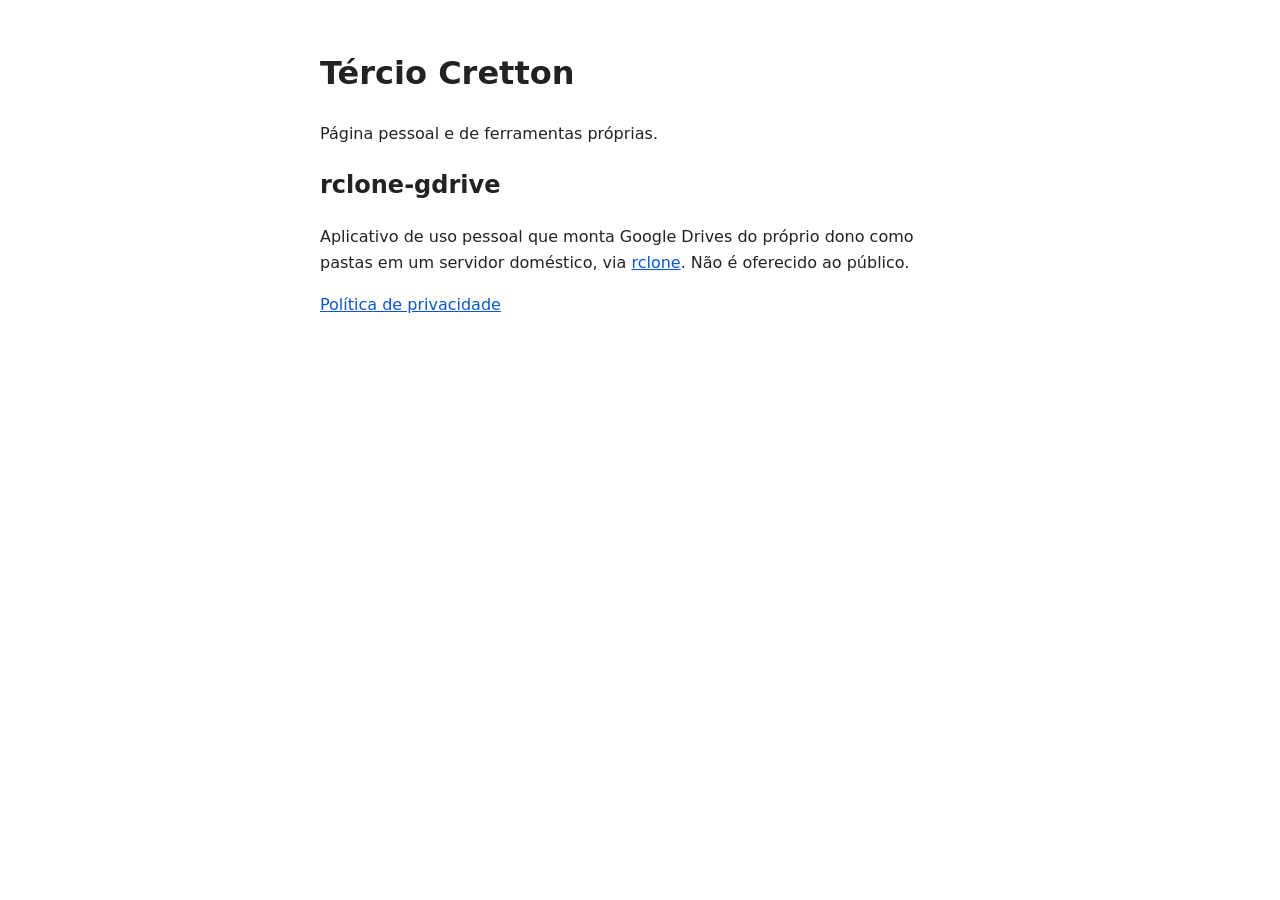
==== index.html @ 1913447c "Pagina inicial e politica de privacidade Co-Authored-By: Claude Opus 5.5 <noreply@anthropic.com>" ====
<!doctype html>
<html lang="pt-BR">
<head><meta charset="utf-8"><meta name="viewport" content="width=device-width,initial-scale=1">
<title>Tércio Cretton</title>
<style>body{font-family:system-ui,sans-serif;max-width:640px;margin:48px auto;padding:0 16px;line-height:1.6;color:#222;background:#fff}a{color:#0b57d0}</style></head>
<body>
<h1>Tércio Cretton</h1>
<p>Página pessoal e de ferramentas próprias.</p>
<h2>rclone-gdrive</h2>
<p>Aplicativo de uso pessoal que monta Google Drives do próprio dono como pastas em um servidor doméstico, via <a href="https://rclone.org">rclone</a>. Não é oferecido ao público.</p>
<p><a href="privacidade.html">Política de privacidade</a></p>
</body>
</html>
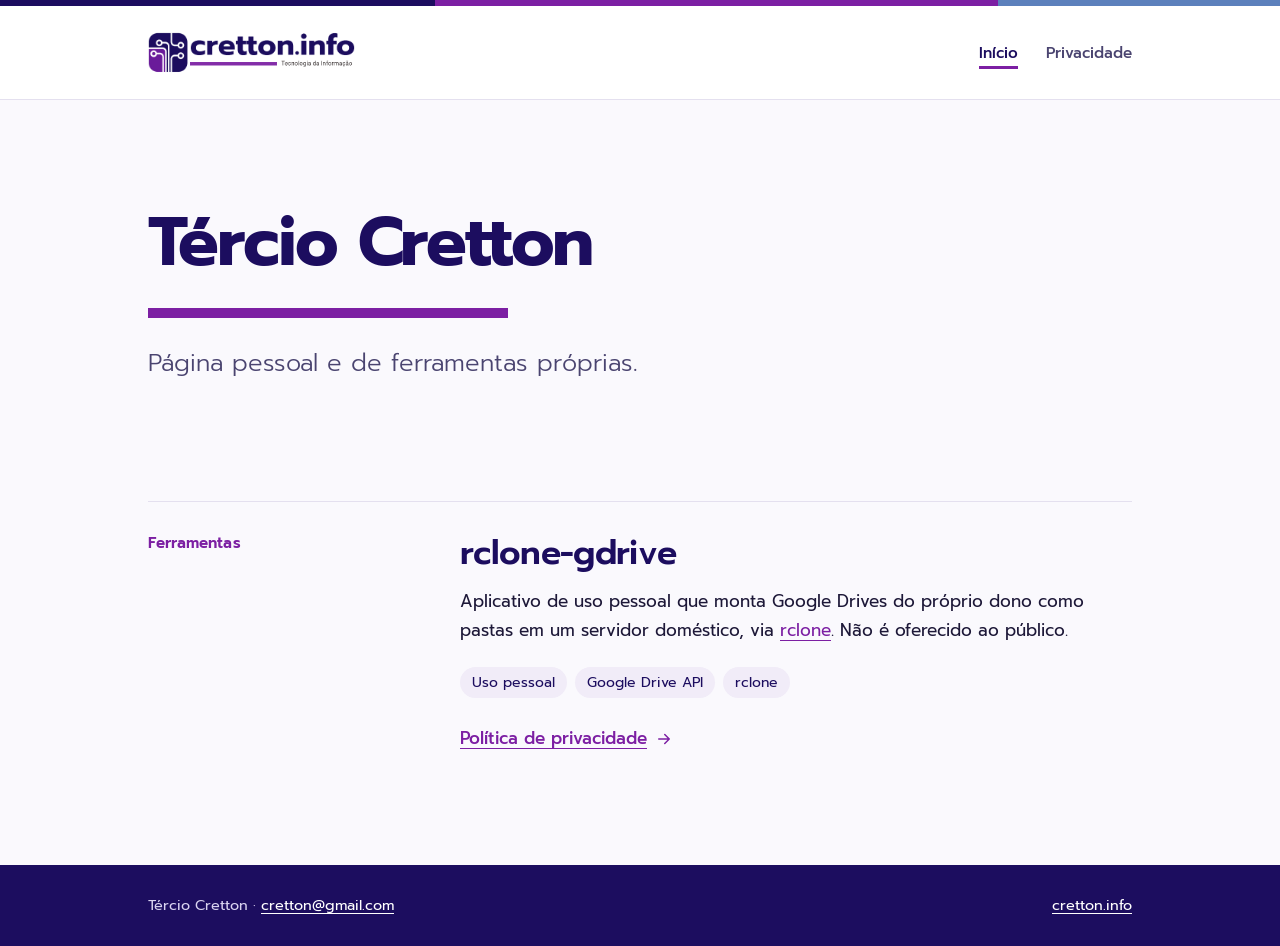
==== commit 5ce08b4c: "Redesenho com a identidade visual do cretton.info Paleta marinho/roxo/azul e fonte Prompt do cretton" ====
--- a/index.html
+++ b/index.html
@@ -1,13 +1,58 @@
 <!doctype html>
 <html lang="pt-BR">
-<head><meta charset="utf-8"><meta name="viewport" content="width=device-width,initial-scale=1">
+<head>
+<meta charset="utf-8">
+<meta name="viewport" content="width=device-width,initial-scale=1">
 <title>Tércio Cretton</title>
-<style>body{font-family:system-ui,sans-serif;max-width:640px;margin:48px auto;padding:0 16px;line-height:1.6;color:#222;background:#fff}a{color:#0b57d0}</style></head>
+<meta name="description" content="Página pessoal de Tércio Cretton e de ferramentas próprias, como o rclone-gdrive.">
+<meta name="theme-color" content="#1c0d5f">
+<link rel="preconnect" href="https://fonts.googleapis.com">
+<link rel="preconnect" href="https://fonts.gstatic.com" crossorigin>
+<link rel="stylesheet" href="https://fonts.googleapis.com/css2?family=Prompt:wght@300;400;500;600;700&display=swap">
+<link rel="stylesheet" href="style.css">
+</head>
 <body>
-<h1>Tércio Cretton</h1>
-<p>Página pessoal e de ferramentas próprias.</p>
-<h2>rclone-gdrive</h2>
-<p>Aplicativo de uso pessoal que monta Google Drives do próprio dono como pastas em um servidor doméstico, via <a href="https://rclone.org">rclone</a>. Não é oferecido ao público.</p>
-<p><a href="privacidade.html">Política de privacidade</a></p>
+<a class="skip" href="#conteudo">Pular para o conteúdo</a>
+<div class="brand-rail" aria-hidden="true"></div>
+<header class="masthead">
+  <div class="masthead-inner">
+    <a class="logo" href="https://www.cretton.info/" aria-label="cretton.info, Tecnologia da Informação">
+      <img src="img/cretton-info-logo.png" alt="cretton.info, Tecnologia da Informação" width="550" height="150">
+    </a>
+    <nav aria-label="Páginas">
+      <a href="./" aria-current="page">Início</a>
+      <a href="privacidade.html">Privacidade</a>
+    </nav>
+  </div>
+</header>
+
+<main id="conteudo">
+  <h1>Tércio Cretton</h1>
+  <span class="bar" aria-hidden="true"></span>
+  <p class="lede">Página pessoal e de ferramentas próprias.</p>
+
+  <section class="tools" aria-labelledby="ferramentas">
+    <h2 id="ferramentas">Ferramentas</h2>
+    <article class="tool">
+      <h3>rclone-gdrive</h3>
+      <p>Aplicativo de uso pessoal que monta Google Drives do próprio dono como pastas em um servidor doméstico, via <a href="https://rclone.org">rclone</a>. Não é oferecido ao público.</p>
+      <ul class="facts" aria-label="Características">
+        <li>Uso pessoal</li>
+        <li>Google Drive API</li>
+        <li>rclone</li>
+      </ul>
+      <a class="more" href="privacidade.html">Política de privacidade
+        <svg viewBox="0 0 24 24" fill="none" stroke="currentColor" stroke-width="2" stroke-linecap="round" stroke-linejoin="round" aria-hidden="true"><path d="M5 12h14M13 6l6 6-6 6"/></svg>
+      </a>
+    </article>
+  </section>
+</main>
+
+<footer class="footer">
+  <div class="footer-inner">
+    <p>Tércio Cretton · <a href="mailto:cretton@gmail.com">cretton@gmail.com</a></p>
+    <p><a href="https://www.cretton.info/">cretton.info</a></p>
+  </div>
+</footer>
 </body>
 </html>
--- a/style.css
+++ b/style.css
@@ -0,0 +1,235 @@
+/* Identidade cretton.info: marinho, roxo e azul do logo; fonte Prompt */
+:root {
+  color-scheme: light;
+  --navy: #1c0d5f;
+  --purple: #7c1fa3;
+  --purple-deep: #5e1680;
+  --blue: #5c80bc;
+  --ink: #1d1838;
+  --ink-soft: #4a4470;
+  --ground: #faf9fd;
+  --surface: #ffffff;
+  --line: #e4e0ef;
+  --wash: #f1ecf8;
+  --measure: 68ch;
+  --gutter: clamp(20px, 5vw, 48px);
+  --ease-out: cubic-bezier(0.16, 1, 0.3, 1);
+}
+
+* { box-sizing: border-box; }
+
+html {
+  scrollbar-color: #c9bfdd var(--ground);
+  -webkit-text-size-adjust: 100%;
+}
+
+body {
+  margin: 0;
+  background: var(--ground);
+  color: var(--ink);
+  font: 400 1.0625rem/1.7 "Prompt", system-ui, sans-serif;
+  caret-color: var(--purple);
+  min-height: 100vh;
+  display: flex;
+  flex-direction: column;
+}
+
+::selection { background: #e3cdf0; color: var(--navy); }
+
+a {
+  color: var(--purple);
+  text-decoration-thickness: 1px;
+  text-underline-offset: 0.22em;
+  transition: color 0.2s var(--ease-out), text-decoration-thickness 0.2s var(--ease-out);
+}
+a:hover { color: var(--purple-deep); text-decoration-thickness: 2px; }
+a:focus-visible {
+  outline: 2px solid var(--purple);
+  outline-offset: 3px;
+  border-radius: 3px;
+}
+
+.skip {
+  position: absolute; left: -999px; top: 8px;
+  background: var(--navy); color: #fff; padding: 8px 14px; border-radius: 6px;
+}
+.skip:focus { left: 8px; color: #fff; }
+
+/* Moldura: faixa da marca, cabeçalho com o logo */
+.brand-rail {
+  height: 6px;
+  background: linear-gradient(90deg, var(--navy) 0 34%, var(--purple) 34% 78%, var(--blue) 78%);
+}
+
+.masthead {
+  background: var(--surface);
+  border-bottom: 1px solid var(--line);
+}
+.masthead-inner {
+  max-width: 1080px;
+  margin: 0 auto;
+  padding: 18px var(--gutter);
+  display: flex;
+  align-items: center;
+  justify-content: space-between;
+  gap: 24px;
+}
+.logo { display: block; line-height: 0; border-radius: 4px; }
+.logo img { width: clamp(150px, 26vw, 210px); height: auto; }
+.masthead nav { display: flex; gap: clamp(14px, 3vw, 28px); font-size: 0.95rem; }
+.masthead nav a { color: var(--ink-soft); text-decoration: none; font-weight: 500; }
+.masthead nav a:hover, .masthead nav a[aria-current="page"] { color: var(--navy); }
+.masthead nav a[aria-current="page"] {
+  text-decoration: underline;
+  text-decoration-color: var(--purple);
+  text-decoration-thickness: 3px;
+  text-underline-offset: 0.5em;
+}
+
+main {
+  flex: 1;
+  width: 100%;
+  max-width: 1080px;
+  margin: 0 auto;
+  padding: clamp(48px, 9vw, 104px) var(--gutter) clamp(56px, 9vw, 112px);
+}
+
+/* Títulos com a barra roxa do logo */
+h1, h2, h3 {
+  color: var(--navy);
+  line-height: 1.15;
+  text-wrap: balance;
+  margin: 0;
+}
+h1 {
+  font-size: clamp(2.5rem, 6.5vw, 4.25rem);
+  font-weight: 700;
+  letter-spacing: -0.03em;
+}
+.bar {
+  display: block;
+  width: min(100%, 360px);
+  height: 10px;
+  margin-top: clamp(18px, 2.5vw, 26px);
+  background: var(--purple);
+  transform-origin: left center;
+  animation: bar-draw 1.1s var(--ease-out) both;
+}
+@keyframes bar-draw {
+  from { transform: scaleX(0.3); }
+  to { transform: scaleX(1); }
+}
+@media (prefers-reduced-motion: reduce) {
+  .bar { animation: none; }
+  a { transition: none; }
+}
+
+.lede {
+  max-width: 34ch;
+  margin: 28px 0 0;
+  font-size: clamp(1.2rem, 2.4vw, 1.5rem);
+  font-weight: 300;
+  line-height: 1.45;
+  color: var(--ink-soft);
+}
+
+/* Início: lista de ferramentas */
+.tools {
+  margin-top: clamp(64px, 10vw, 120px);
+  display: grid;
+  grid-template-columns: minmax(0, 15rem) minmax(0, 1fr);
+  gap: 24px clamp(24px, 6vw, 72px);
+  border-top: 1px solid var(--line);
+  padding-top: 32px;
+}
+.tools > h2 {
+  font-size: 0.95rem;
+  font-weight: 600;
+  color: var(--purple);
+  letter-spacing: 0.01em;
+}
+.tool { max-width: var(--measure); }
+.tool h3 { font-size: clamp(1.6rem, 3.2vw, 2.1rem); font-weight: 600; letter-spacing: -0.02em; }
+.tool p { margin: 14px 0 0; }
+.facts {
+  display: flex;
+  flex-wrap: wrap;
+  gap: 8px;
+  margin: 22px 0 0;
+  padding: 0;
+  list-style: none;
+  font-size: 0.875rem;
+}
+.facts li {
+  background: var(--wash);
+  color: var(--navy);
+  padding: 4px 12px;
+  border-radius: 999px;
+}
+.more {
+  display: inline-flex;
+  align-items: center;
+  gap: 8px;
+  margin-top: 26px;
+  font-weight: 500;
+}
+.more svg { width: 18px; height: 18px; transition: transform 0.25s var(--ease-out); }
+.more:hover svg { transform: translateX(3px); }
+
+/* Política: documento */
+.crumbs { font-size: 0.9rem; color: var(--ink-soft); margin: 0 0 28px; }
+.crumbs a { color: var(--ink-soft); }
+.doc-head { max-width: 760px; }
+.meta { margin: 24px 0 0; color: var(--ink-soft); font-size: 0.95rem; }
+.doc {
+  max-width: var(--measure);
+  margin-top: clamp(48px, 7vw, 80px);
+}
+.doc > p:first-child { font-size: 1.15rem; margin-top: 0; }
+.doc h2 {
+  font-size: 1.35rem;
+  font-weight: 600;
+  margin: 2.6em 0 0.6em;
+  letter-spacing: -0.01em;
+}
+.doc h2::before {
+  content: "";
+  display: block;
+  width: 40px;
+  height: 5px;
+  margin-bottom: 14px;
+  background: var(--purple);
+}
+.doc p { margin: 0 0 1em; }
+.doc .contact {
+  margin-top: 3em;
+  padding: 24px 28px;
+  background: var(--wash);
+  border-radius: 10px;
+}
+.doc .contact p { margin: 0; }
+
+/* Rodapé */
+.footer {
+  background: var(--navy);
+  color: #d9d3f0;
+  font-size: 0.9rem;
+}
+.footer-inner {
+  max-width: 1080px;
+  margin: 0 auto;
+  padding: 28px var(--gutter);
+  display: flex;
+  flex-wrap: wrap;
+  justify-content: space-between;
+  gap: 12px 32px;
+}
+.footer a { color: #fff; }
+.footer a:hover { color: #e9d6f7; }
+.footer a:focus-visible { outline-color: #fff; }
+.footer p { margin: 0; }
+
+@media (max-width: 720px) {
+  .tools { grid-template-columns: 1fr; gap: 16px; }
+  .masthead-inner { flex-wrap: wrap; gap: 12px 24px; }
+}
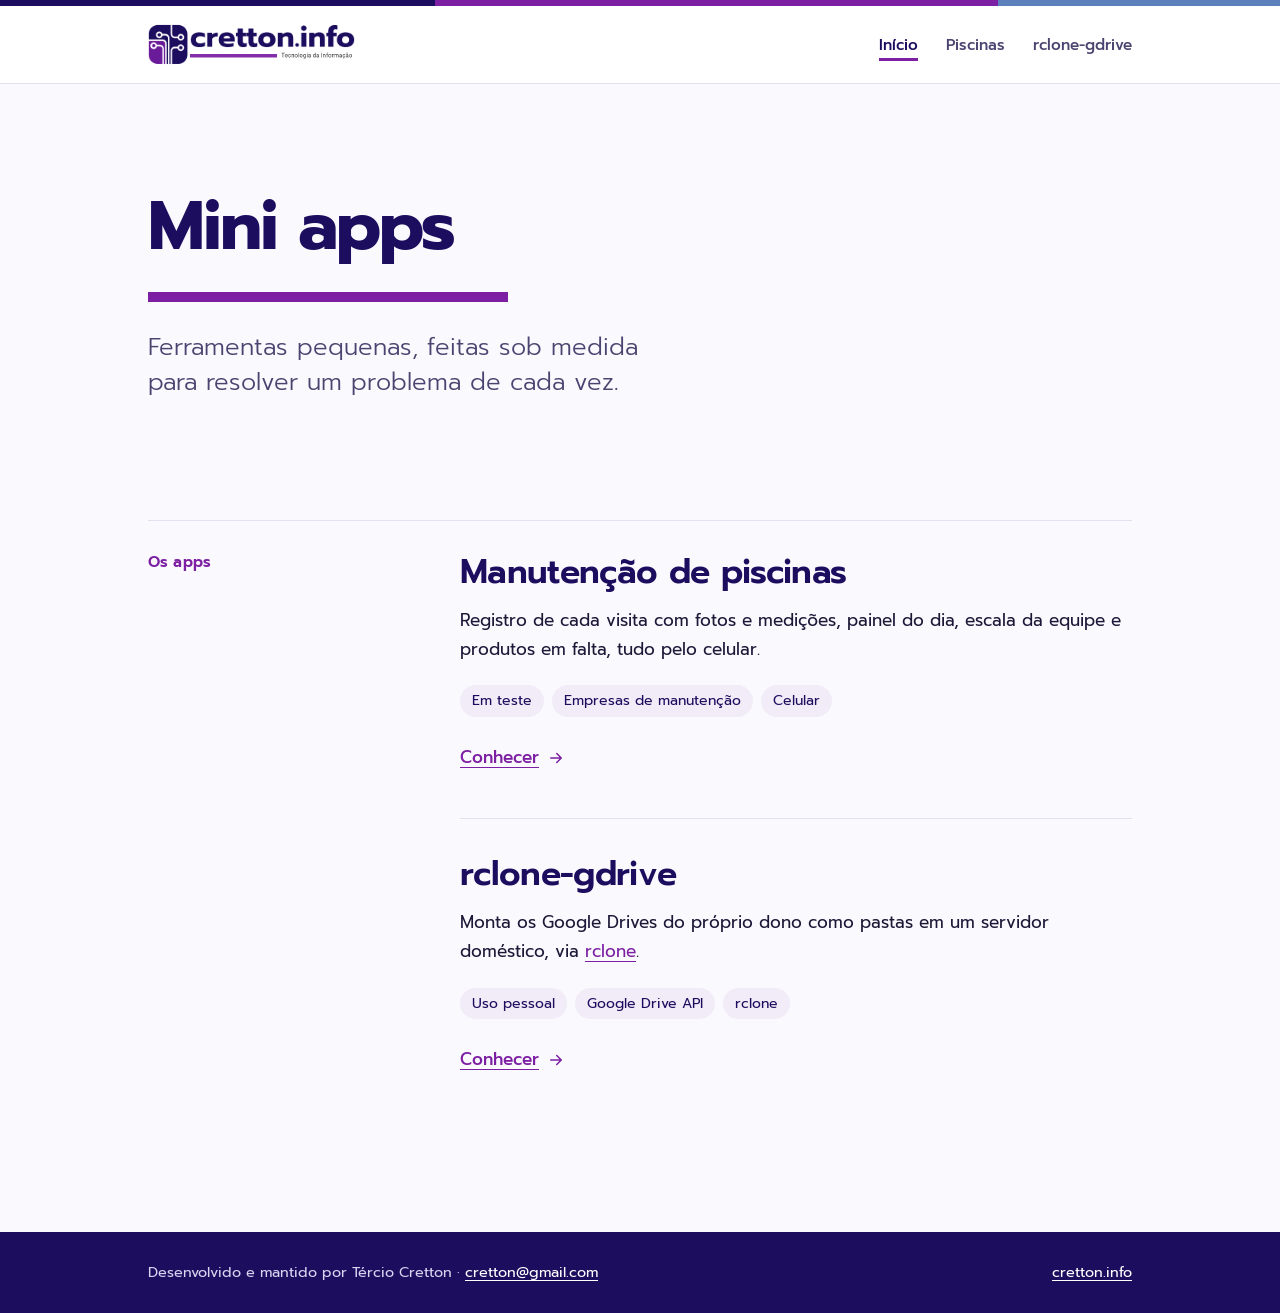
==== commit f284a773: "Mini apps: início, apresentação do rclone-gdrive e páginas padronizadas Início vira a vitrine dos mi" ====
--- a/index.html
+++ b/index.html
@@ -3,9 +3,15 @@
 <head>
 <meta charset="utf-8">
 <meta name="viewport" content="width=device-width,initial-scale=1">
-<title>Tércio Cretton</title>
-<meta name="description" content="Página pessoal de Tércio Cretton e de ferramentas próprias, como o rclone-gdrive.">
+<title>Mini apps · Tércio Cretton · cretton.info</title>
+<meta name="description" content="Mini apps feitos por Tércio Cretton (cretton.info): ferramentas pequenas, sob medida, para resolver um problema de cada vez.">
 <meta name="theme-color" content="#1c0d5f">
+<meta property="og:type" content="website">
+<meta property="og:title" content="Mini apps · cretton.info">
+<meta property="og:description" content="Ferramentas pequenas, sob medida, para resolver um problema de cada vez.">
+<meta property="og:url" content="https://tcretton.github.io/">
+<meta property="og:image" content="https://tcretton.github.io/img/cretton-info-logo.png">
+<meta property="og:locale" content="pt_BR">
 <link rel="preconnect" href="https://fonts.googleapis.com">
 <link rel="preconnect" href="https://fonts.gstatic.com" crossorigin>
 <link rel="stylesheet" href="https://fonts.googleapis.com/css2?family=Prompt:wght@300;400;500;600;700&display=swap">
@@ -19,38 +25,53 @@
     <a class="logo" href="https://www.cretton.info/" aria-label="cretton.info, Tecnologia da Informação">
       <img src="img/cretton-info-logo.png" alt="cretton.info, Tecnologia da Informação" width="550" height="150">
     </a>
-    <nav aria-label="Páginas">
+    <nav aria-label="Mini apps">
       <a href="./" aria-current="page">Início</a>
-      <a href="privacidade.html">Privacidade</a>
+      <a href="piscinas/">Piscinas</a>
+      <a href="rclone-gdrive/">rclone-gdrive</a>
     </nav>
   </div>
 </header>
 
 <main id="conteudo">
-  <h1>Tércio Cretton</h1>
+  <h1 class="sys-title">Mini apps</h1>
   <span class="bar" aria-hidden="true"></span>
-  <p class="lede">Página pessoal e de ferramentas próprias.</p>
+  <p class="lede">Ferramentas pequenas, feitas sob medida para resolver um problema de cada vez.</p>
 
-  <section class="tools" aria-labelledby="ferramentas">
-    <h2 id="ferramentas">Ferramentas</h2>
-    <article class="tool">
-      <h3>rclone-gdrive</h3>
-      <p>Aplicativo de uso pessoal que monta Google Drives do próprio dono como pastas em um servidor doméstico, via <a href="https://rclone.org">rclone</a>. Não é oferecido ao público.</p>
-      <ul class="facts" aria-label="Características">
-        <li>Uso pessoal</li>
-        <li>Google Drive API</li>
-        <li>rclone</li>
-      </ul>
-      <a class="more" href="privacidade.html">Política de privacidade
-        <svg viewBox="0 0 24 24" fill="none" stroke="currentColor" stroke-width="2" stroke-linecap="round" stroke-linejoin="round" aria-hidden="true"><path d="M5 12h14M13 6l6 6-6 6"/></svg>
-      </a>
-    </article>
+  <section class="tools" aria-labelledby="apps">
+    <h2 id="apps">Os apps</h2>
+    <div class="tool-list">
+      <article class="tool">
+        <h3><a class="tool-link" href="piscinas/">Manutenção de piscinas</a></h3>
+        <p>Registro de cada visita com fotos e medições, painel do dia, escala da equipe e produtos em falta, tudo pelo celular.</p>
+        <ul class="facts" aria-label="Características">
+          <li>Em teste</li>
+          <li>Empresas de manutenção</li>
+          <li>Celular</li>
+        </ul>
+        <a class="more" href="piscinas/" aria-hidden="true" tabindex="-1">Conhecer
+          <svg viewBox="0 0 24 24" fill="none" stroke="currentColor" stroke-width="2" stroke-linecap="round" stroke-linejoin="round" aria-hidden="true"><path d="M5 12h14M13 6l6 6-6 6"/></svg>
+        </a>
+      </article>
+      <article class="tool">
+        <h3><a class="tool-link" href="rclone-gdrive/">rclone-gdrive</a></h3>
+        <p>Monta os Google Drives do próprio dono como pastas em um servidor doméstico, via <a href="https://rclone.org">rclone</a>.</p>
+        <ul class="facts" aria-label="Características">
+          <li>Uso pessoal</li>
+          <li>Google Drive API</li>
+          <li>rclone</li>
+        </ul>
+        <a class="more" href="rclone-gdrive/" aria-hidden="true" tabindex="-1">Conhecer
+          <svg viewBox="0 0 24 24" fill="none" stroke="currentColor" stroke-width="2" stroke-linecap="round" stroke-linejoin="round" aria-hidden="true"><path d="M5 12h14M13 6l6 6-6 6"/></svg>
+        </a>
+      </article>
+    </div>
   </section>
 </main>
 
 <footer class="footer">
   <div class="footer-inner">
-    <p>Tércio Cretton · <a href="mailto:cretton@gmail.com">cretton@gmail.com</a></p>
+    <p>Desenvolvido e mantido por Tércio Cretton · <a href="mailto:cretton@gmail.com">cretton@gmail.com</a></p>
     <p><a href="https://www.cretton.info/">cretton.info</a></p>
   </div>
 </footer>
--- a/style.css
+++ b/style.css
@@ -68,7 +68,7 @@
 .masthead-inner {
   max-width: 1080px;
   margin: 0 auto;
-  padding: 18px var(--gutter);
+  padding: 10px var(--gutter);
   display: flex;
   align-items: center;
   justify-content: space-between;
@@ -77,7 +77,7 @@
 .logo { display: block; line-height: 0; border-radius: 4px; }
 .logo img { width: clamp(150px, 26vw, 210px); height: auto; }
 .masthead nav { display: flex; gap: clamp(14px, 3vw, 28px); font-size: 0.95rem; }
-.masthead nav a { color: var(--ink-soft); text-decoration: none; font-weight: 500; }
+.masthead nav a { color: var(--ink-soft); text-decoration: none; font-weight: 500; display: inline-block; padding: 10px 0; }
 .masthead nav a:hover, .masthead nav a[aria-current="page"] { color: var(--navy); }
 .masthead nav a[aria-current="page"] {
   text-decoration: underline;
@@ -170,7 +170,8 @@
   display: inline-flex;
   align-items: center;
   gap: 8px;
-  margin-top: 26px;
+  margin-top: 16px;
+  padding: 10px 0;
   font-weight: 500;
 }
 .more svg { width: 18px; height: 18px; transition: transform 0.25s var(--ease-out); }
@@ -231,5 +232,59 @@
 
 @media (max-width: 720px) {
   .tools { grid-template-columns: 1fr; gap: 16px; }
-  .masthead-inner { flex-wrap: wrap; gap: 12px 24px; }
-}
+  .masthead-inner { flex-wrap: wrap; gap: 4px 24px; padding-top: 14px; }
+}
+
+/* Início: lista de mini apps */
+.tool-list { display: grid; gap: 0; }
+.tool-list .tool { padding: 0 0 36px; }
+.tool-list .tool + .tool { border-top: 1px solid var(--line); padding-top: 36px; }
+.tool-link { color: var(--navy); text-decoration: none; }
+.tool-link:hover { color: var(--purple); text-decoration: underline; text-decoration-thickness: 2px; }
+
+/* Apresentação de cada app (piscinas/, rclone-gdrive/) */
+.sys-title { max-width: 16ch; }
+.sys {
+  margin-top: clamp(56px, 9vw, 104px);
+  display: grid;
+  grid-template-columns: minmax(0, 15rem) minmax(0, 1fr);
+  gap: 20px clamp(24px, 6vw, 72px);
+  border-top: 1px solid var(--line);
+  padding-top: 32px;
+}
+.sys > h2 { font-size: 0.95rem; font-weight: 600; color: var(--purple); letter-spacing: 0.01em; }
+.sys-body { max-width: var(--measure); }
+.sys-body p { margin: 0 0 1em; }
+.sys-body p:last-child { margin-bottom: 0; }
+.sys-contact { padding: 20px 24px; background: var(--wash); border-radius: 10px; }
+.sys h3 { font-size: 1.15rem; font-weight: 600; letter-spacing: -0.01em; }
+.sys li p { margin: 8px 0 0; color: var(--ink-soft); }
+
+.steps { list-style: none; margin: 0; padding: 0; counter-reset: passo; display: grid; gap: 28px; max-width: var(--measure); }
+.steps li { counter-increment: passo; display: grid; grid-template-columns: 3rem 1fr; column-gap: 16px; }
+.steps li::before {
+  content: counter(passo);
+  grid-row: span 2;
+  font-size: 2.4rem; font-weight: 700; line-height: 1; color: var(--purple);
+}
+
+/* Recursos: lista em duas colunas separada por fio, ícone ao lado do texto (sem cartões) */
+.feats {
+  list-style: none; margin: 0; padding: 0;
+  display: grid; grid-template-columns: repeat(auto-fill, minmax(min(100%, 19rem), 1fr));
+  column-gap: clamp(24px, 4vw, 48px);
+}
+.feats li {
+  display: grid; grid-template-columns: 44px 1fr; column-gap: 16px; align-content: start;
+  padding: 20px 0 22px; border-top: 1px solid var(--line);
+}
+.feats li > :not(svg) { grid-column: 2; }
+.feats svg {
+  grid-row: span 2; width: 44px; height: 44px; padding: 10px;
+  background: var(--wash); border-radius: 10px;
+  fill: none; stroke: var(--purple); stroke-width: 1.8; stroke-linecap: round; stroke-linejoin: round;
+}
+
+@media (max-width: 720px) {
+  .sys { grid-template-columns: 1fr; gap: 16px; }
+}
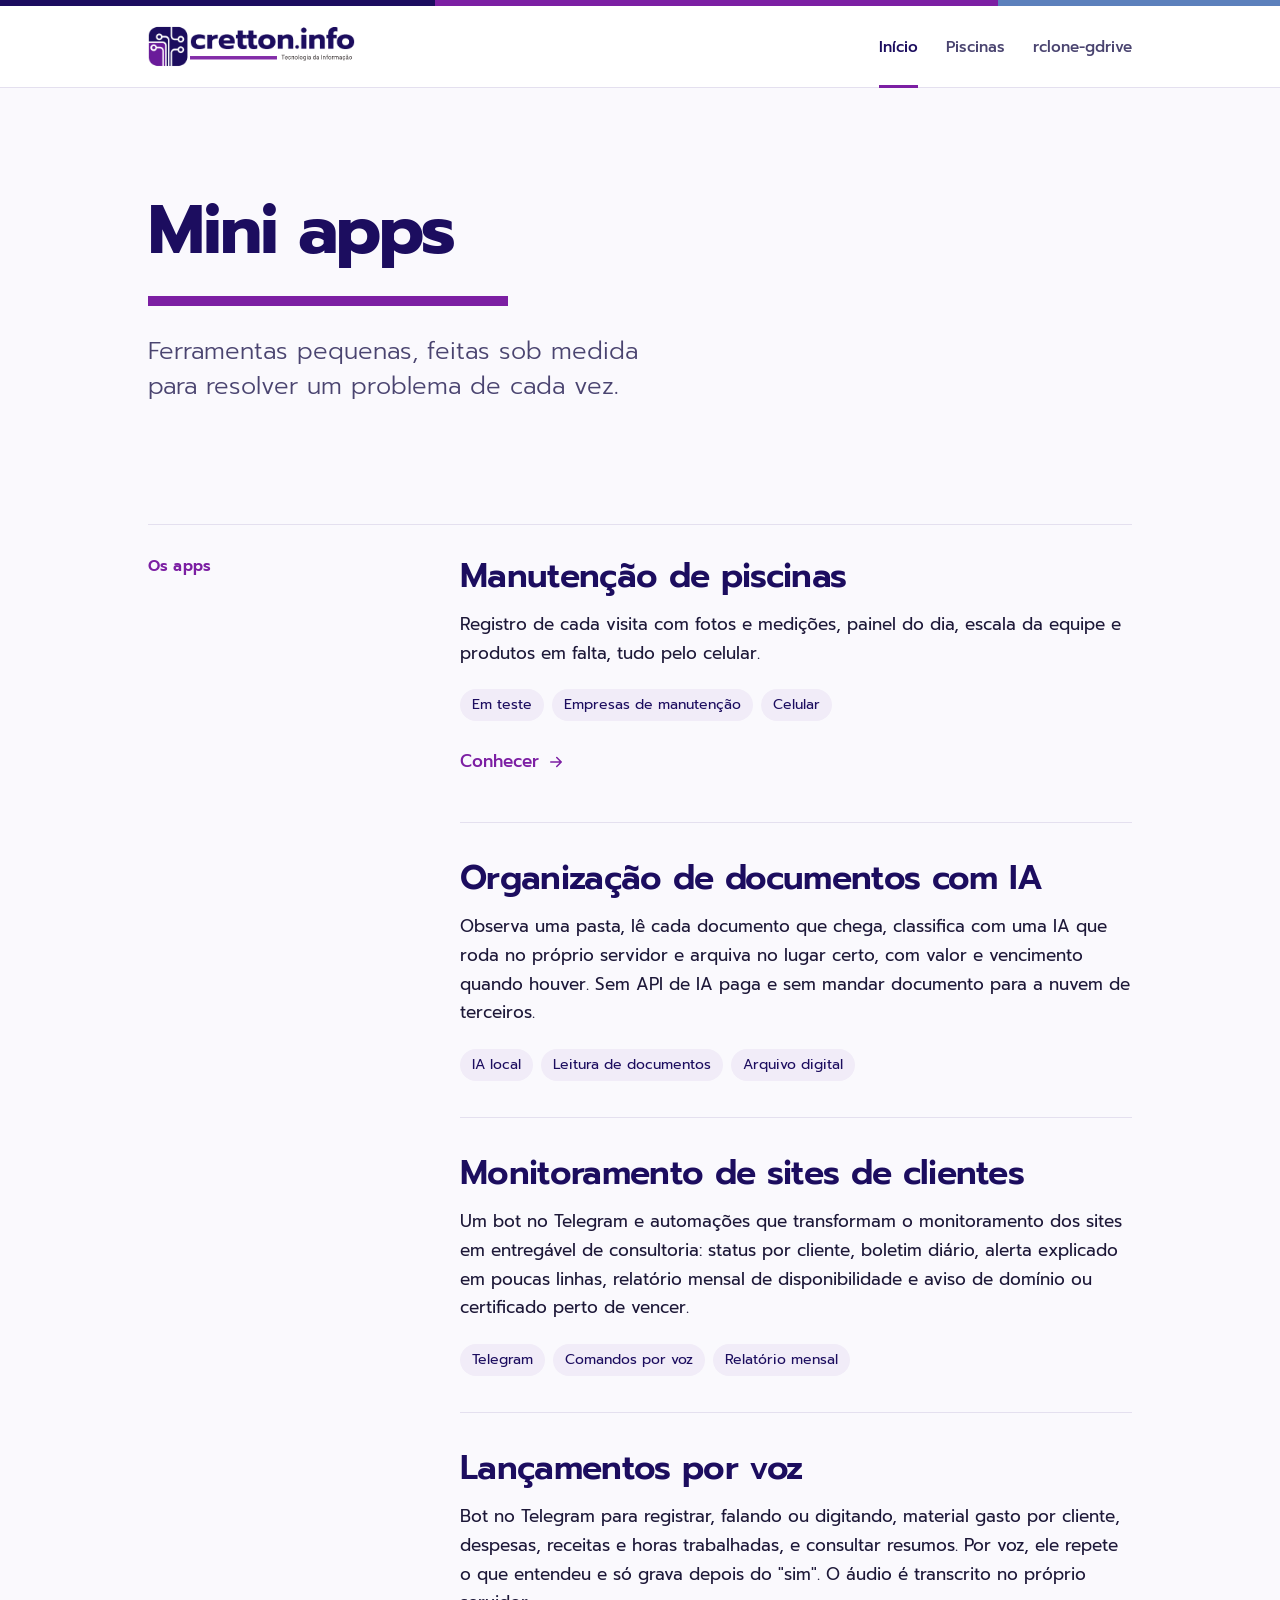
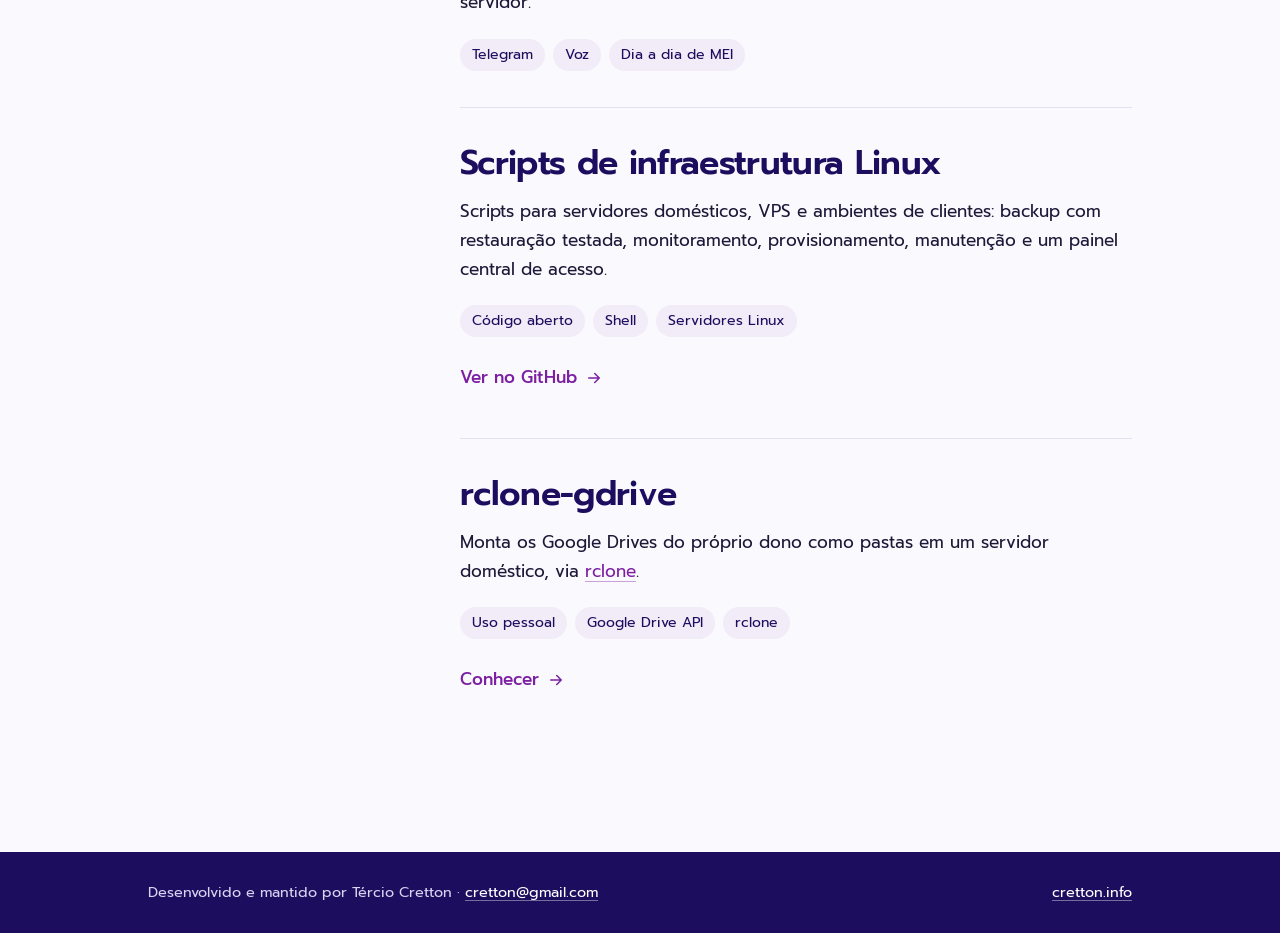
==== commit 367fceb3: "Mini apps: documentos com IA, monitoramento, lançamentos por voz e scripts Linux Quatro apps novos n" ====
--- a/index.html
+++ b/index.html
@@ -54,6 +54,45 @@
         </a>
       </article>
       <article class="tool">
+        <h3>Organização de documentos com IA</h3>
+        <p>Observa uma pasta, lê cada documento que chega, classifica com uma IA que roda no próprio servidor e arquiva no lugar certo, com valor e vencimento quando houver. Sem API de IA paga e sem mandar documento para a nuvem de terceiros.</p>
+        <ul class="facts" aria-label="Características">
+          <li>IA local</li>
+          <li>Leitura de documentos</li>
+          <li>Arquivo digital</li>
+        </ul>
+      </article>
+      <article class="tool">
+        <h3>Monitoramento de sites de clientes</h3>
+        <p>Um bot no Telegram e automações que transformam o monitoramento dos sites em entregável de consultoria: status por cliente, boletim diário, alerta explicado em poucas linhas, relatório mensal de disponibilidade e aviso de domínio ou certificado perto de vencer.</p>
+        <ul class="facts" aria-label="Características">
+          <li>Telegram</li>
+          <li>Comandos por voz</li>
+          <li>Relatório mensal</li>
+        </ul>
+      </article>
+      <article class="tool">
+        <h3>Lançamentos por voz</h3>
+        <p>Bot no Telegram para registrar, falando ou digitando, material gasto por cliente, despesas, receitas e horas trabalhadas, e consultar resumos. Por voz, ele repete o que entendeu e só grava depois do "sim". O áudio é transcrito no próprio servidor.</p>
+        <ul class="facts" aria-label="Características">
+          <li>Telegram</li>
+          <li>Voz</li>
+          <li>Dia a dia de MEI</li>
+        </ul>
+      </article>
+      <article class="tool">
+        <h3><a class="tool-link" href="https://github.com/cretton-info/ci-scripts-linux">Scripts de infraestrutura Linux</a></h3>
+        <p>Scripts para servidores domésticos, VPS e ambientes de clientes: backup com restauração testada, monitoramento, provisionamento, manutenção e um painel central de acesso.</p>
+        <ul class="facts" aria-label="Características">
+          <li>Código aberto</li>
+          <li>Shell</li>
+          <li>Servidores Linux</li>
+        </ul>
+        <a class="more" href="https://github.com/cretton-info/ci-scripts-linux" aria-hidden="true" tabindex="-1">Ver no GitHub
+          <svg viewBox="0 0 24 24" fill="none" stroke="currentColor" stroke-width="2" stroke-linecap="round" stroke-linejoin="round" aria-hidden="true"><path d="M5 12h14M13 6l6 6-6 6"/></svg>
+        </a>
+      </article>
+      <article class="tool">
         <h3><a class="tool-link" href="rclone-gdrive/">rclone-gdrive</a></h3>
         <p>Monta os Google Drives do próprio dono como pastas em um servidor doméstico, via <a href="https://rclone.org">rclone</a>.</p>
         <ul class="facts" aria-label="Características">
--- a/style.css
+++ b/style.css
@@ -38,11 +38,12 @@
 
 a {
   color: var(--purple);
+  text-decoration-color: color-mix(in srgb, currentColor 40%, transparent);
   text-decoration-thickness: 1px;
   text-underline-offset: 0.22em;
   transition: color 0.2s var(--ease-out), text-decoration-thickness 0.2s var(--ease-out);
 }
-a:hover { color: var(--purple-deep); text-decoration-thickness: 2px; }
+a:hover { color: var(--purple-deep); text-decoration-color: currentColor; }
 a:focus-visible {
   outline: 2px solid var(--purple);
   outline-offset: 3px;
@@ -68,23 +69,25 @@
 .masthead-inner {
   max-width: 1080px;
   margin: 0 auto;
-  padding: 10px var(--gutter);
+  padding: 0 var(--gutter);
   display: flex;
   align-items: center;
   justify-content: space-between;
   gap: 24px;
 }
-.logo { display: block; line-height: 0; border-radius: 4px; }
+.logo { display: block; line-height: 0; border-radius: 4px; margin: 12px 0; }
 .logo img { width: clamp(150px, 26vw, 210px); height: auto; }
 .masthead nav { display: flex; gap: clamp(14px, 3vw, 28px); font-size: 0.95rem; }
-.masthead nav a { color: var(--ink-soft); text-decoration: none; font-weight: 500; display: inline-block; padding: 10px 0; }
-.masthead nav a:hover, .masthead nav a[aria-current="page"] { color: var(--navy); }
-.masthead nav a[aria-current="page"] {
-  text-decoration: underline;
-  text-decoration-color: var(--purple);
-  text-decoration-thickness: 3px;
-  text-underline-offset: 0.5em;
-}
+/* Guias: a ativa ganha um traço encostado na borda do cabeçalho (como as guias do app), sem sublinhado no texto */
+.masthead nav { align-self: stretch; align-items: stretch; }
+.masthead nav a {
+  color: var(--ink-soft); text-decoration: none; font-weight: 500;
+  display: flex; align-items: center; padding: 12px 0 9px;
+  border-bottom: 3px solid transparent; margin-bottom: -1px;
+  transition: color 0.2s var(--ease-out), border-color 0.2s var(--ease-out);
+}
+.masthead nav a:hover { color: var(--navy); border-bottom-color: var(--line); }
+.masthead nav a[aria-current="page"] { color: var(--navy); border-bottom-color: var(--purple); }
 
 main {
   flex: 1;
@@ -173,13 +176,16 @@
   margin-top: 16px;
   padding: 10px 0;
   font-weight: 500;
-}
+  text-decoration: none;
+}
+.more:hover { text-decoration: underline; }
 .more svg { width: 18px; height: 18px; transition: transform 0.25s var(--ease-out); }
 .more:hover svg { transform: translateX(3px); }
 
 /* Política: documento */
 .crumbs { font-size: 0.9rem; color: var(--ink-soft); margin: 0 0 28px; }
-.crumbs a { color: var(--ink-soft); }
+.crumbs a { color: var(--ink-soft); text-decoration: none; }
+.crumbs a:hover { color: var(--navy); text-decoration: underline; }
 .doc-head { max-width: 760px; }
 .meta { margin: 24px 0 0; color: var(--ink-soft); font-size: 0.95rem; }
 .doc {
@@ -232,7 +238,9 @@
 
 @media (max-width: 720px) {
   .tools { grid-template-columns: 1fr; gap: 16px; }
-  .masthead-inner { flex-wrap: wrap; gap: 4px 24px; padding-top: 14px; }
+  .masthead-inner { flex-wrap: wrap; gap: 0 24px; }
+  .logo { margin: 16px 0 4px; }
+  .masthead nav { flex-basis: 100%; }
 }
 
 /* Início: lista de mini apps */
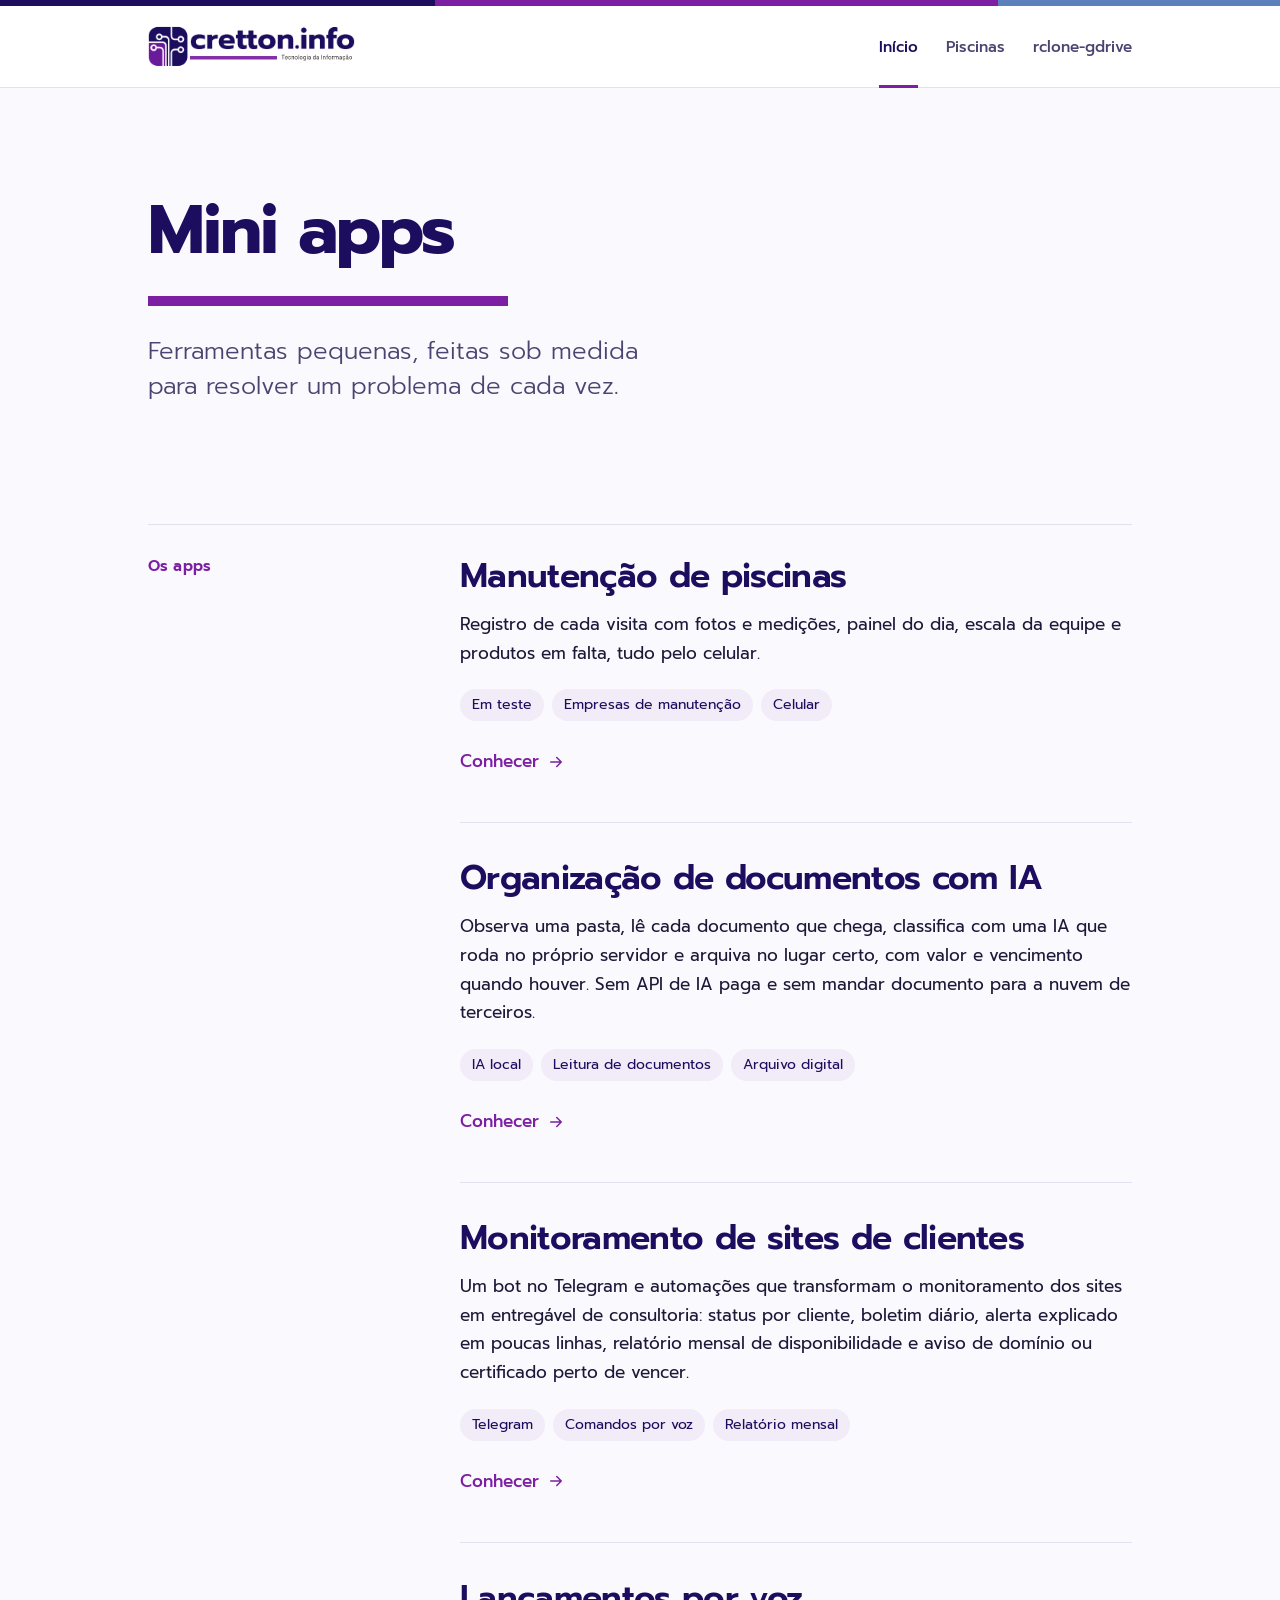
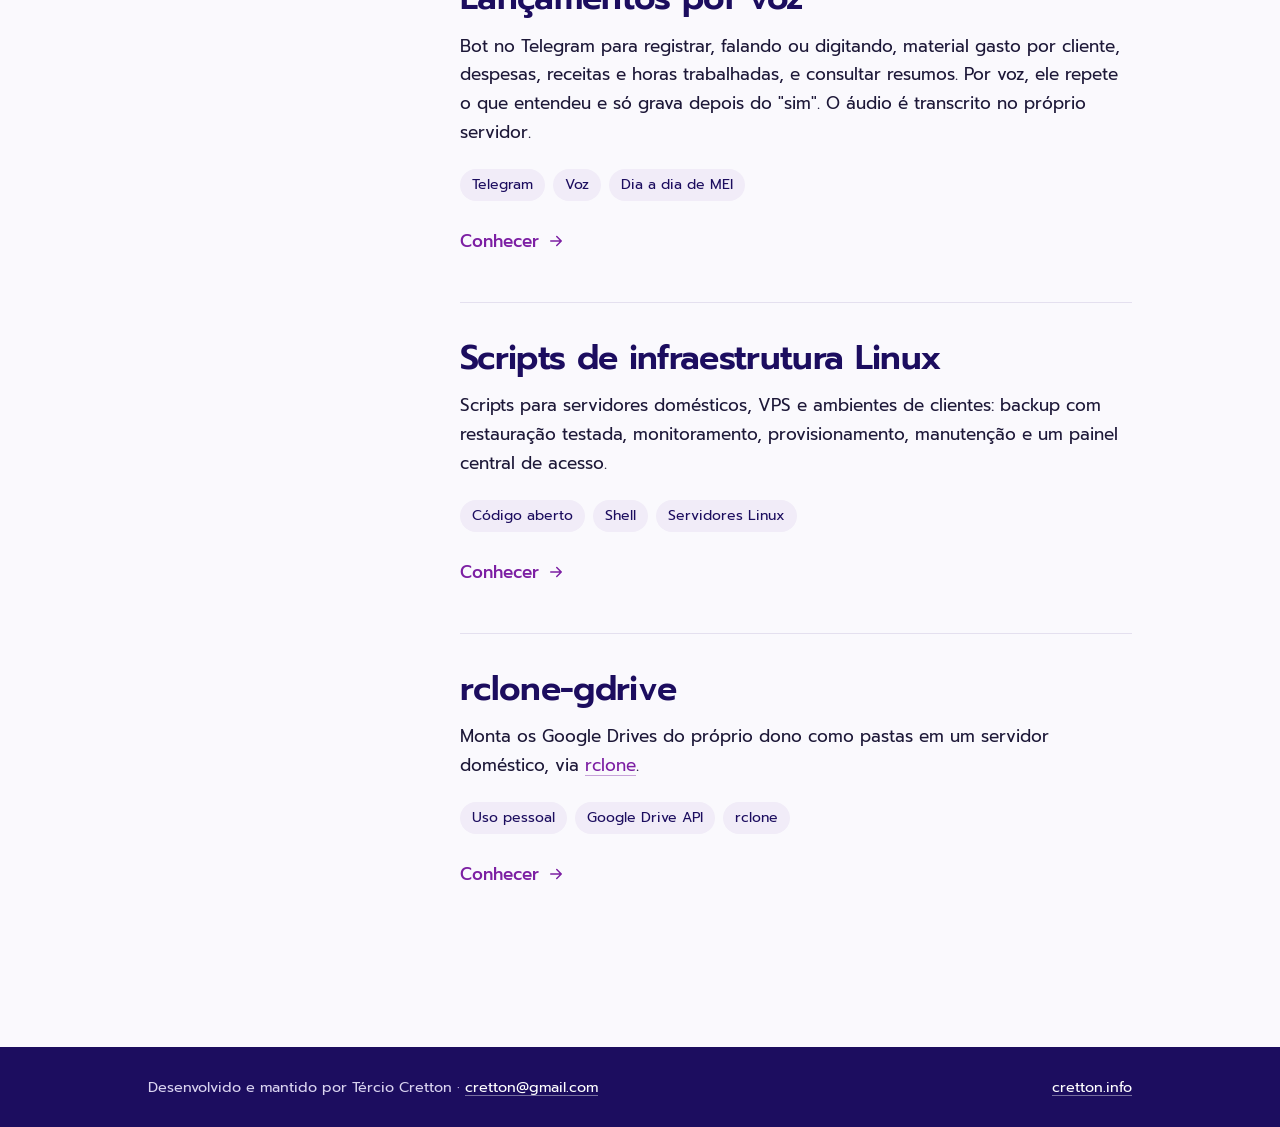
==== commit 637714c8: "Páginas de apresentação dos quatro mini apps novos documentos-ia, monitoramento, lancamentos-voz e s" ====
--- a/index.html
+++ b/index.html
@@ -54,41 +54,50 @@
         </a>
       </article>
       <article class="tool">
-        <h3>Organização de documentos com IA</h3>
+        <h3><a class="tool-link" href="documentos-ia/">Organização de documentos com IA</a></h3>
         <p>Observa uma pasta, lê cada documento que chega, classifica com uma IA que roda no próprio servidor e arquiva no lugar certo, com valor e vencimento quando houver. Sem API de IA paga e sem mandar documento para a nuvem de terceiros.</p>
         <ul class="facts" aria-label="Características">
           <li>IA local</li>
           <li>Leitura de documentos</li>
           <li>Arquivo digital</li>
         </ul>
+        <a class="more" href="documentos-ia/" aria-hidden="true" tabindex="-1">Conhecer
+          <svg viewBox="0 0 24 24" fill="none" stroke="currentColor" stroke-width="2" stroke-linecap="round" stroke-linejoin="round" aria-hidden="true"><path d="M5 12h14M13 6l6 6-6 6"/></svg>
+        </a>
       </article>
       <article class="tool">
-        <h3>Monitoramento de sites de clientes</h3>
+        <h3><a class="tool-link" href="monitoramento/">Monitoramento de sites de clientes</a></h3>
         <p>Um bot no Telegram e automações que transformam o monitoramento dos sites em entregável de consultoria: status por cliente, boletim diário, alerta explicado em poucas linhas, relatório mensal de disponibilidade e aviso de domínio ou certificado perto de vencer.</p>
         <ul class="facts" aria-label="Características">
           <li>Telegram</li>
           <li>Comandos por voz</li>
           <li>Relatório mensal</li>
         </ul>
+        <a class="more" href="monitoramento/" aria-hidden="true" tabindex="-1">Conhecer
+          <svg viewBox="0 0 24 24" fill="none" stroke="currentColor" stroke-width="2" stroke-linecap="round" stroke-linejoin="round" aria-hidden="true"><path d="M5 12h14M13 6l6 6-6 6"/></svg>
+        </a>
       </article>
       <article class="tool">
-        <h3>Lançamentos por voz</h3>
+        <h3><a class="tool-link" href="lancamentos-voz/">Lançamentos por voz</a></h3>
         <p>Bot no Telegram para registrar, falando ou digitando, material gasto por cliente, despesas, receitas e horas trabalhadas, e consultar resumos. Por voz, ele repete o que entendeu e só grava depois do "sim". O áudio é transcrito no próprio servidor.</p>
         <ul class="facts" aria-label="Características">
           <li>Telegram</li>
           <li>Voz</li>
           <li>Dia a dia de MEI</li>
         </ul>
+        <a class="more" href="lancamentos-voz/" aria-hidden="true" tabindex="-1">Conhecer
+          <svg viewBox="0 0 24 24" fill="none" stroke="currentColor" stroke-width="2" stroke-linecap="round" stroke-linejoin="round" aria-hidden="true"><path d="M5 12h14M13 6l6 6-6 6"/></svg>
+        </a>
       </article>
       <article class="tool">
-        <h3><a class="tool-link" href="https://github.com/cretton-info/ci-scripts-linux">Scripts de infraestrutura Linux</a></h3>
+        <h3><a class="tool-link" href="scripts-linux/">Scripts de infraestrutura Linux</a></h3>
         <p>Scripts para servidores domésticos, VPS e ambientes de clientes: backup com restauração testada, monitoramento, provisionamento, manutenção e um painel central de acesso.</p>
         <ul class="facts" aria-label="Características">
           <li>Código aberto</li>
           <li>Shell</li>
           <li>Servidores Linux</li>
         </ul>
-        <a class="more" href="https://github.com/cretton-info/ci-scripts-linux" aria-hidden="true" tabindex="-1">Ver no GitHub
+        <a class="more" href="scripts-linux/" aria-hidden="true" tabindex="-1">Conhecer
           <svg viewBox="0 0 24 24" fill="none" stroke="currentColor" stroke-width="2" stroke-linecap="round" stroke-linejoin="round" aria-hidden="true"><path d="M5 12h14M13 6l6 6-6 6"/></svg>
         </a>
       </article>
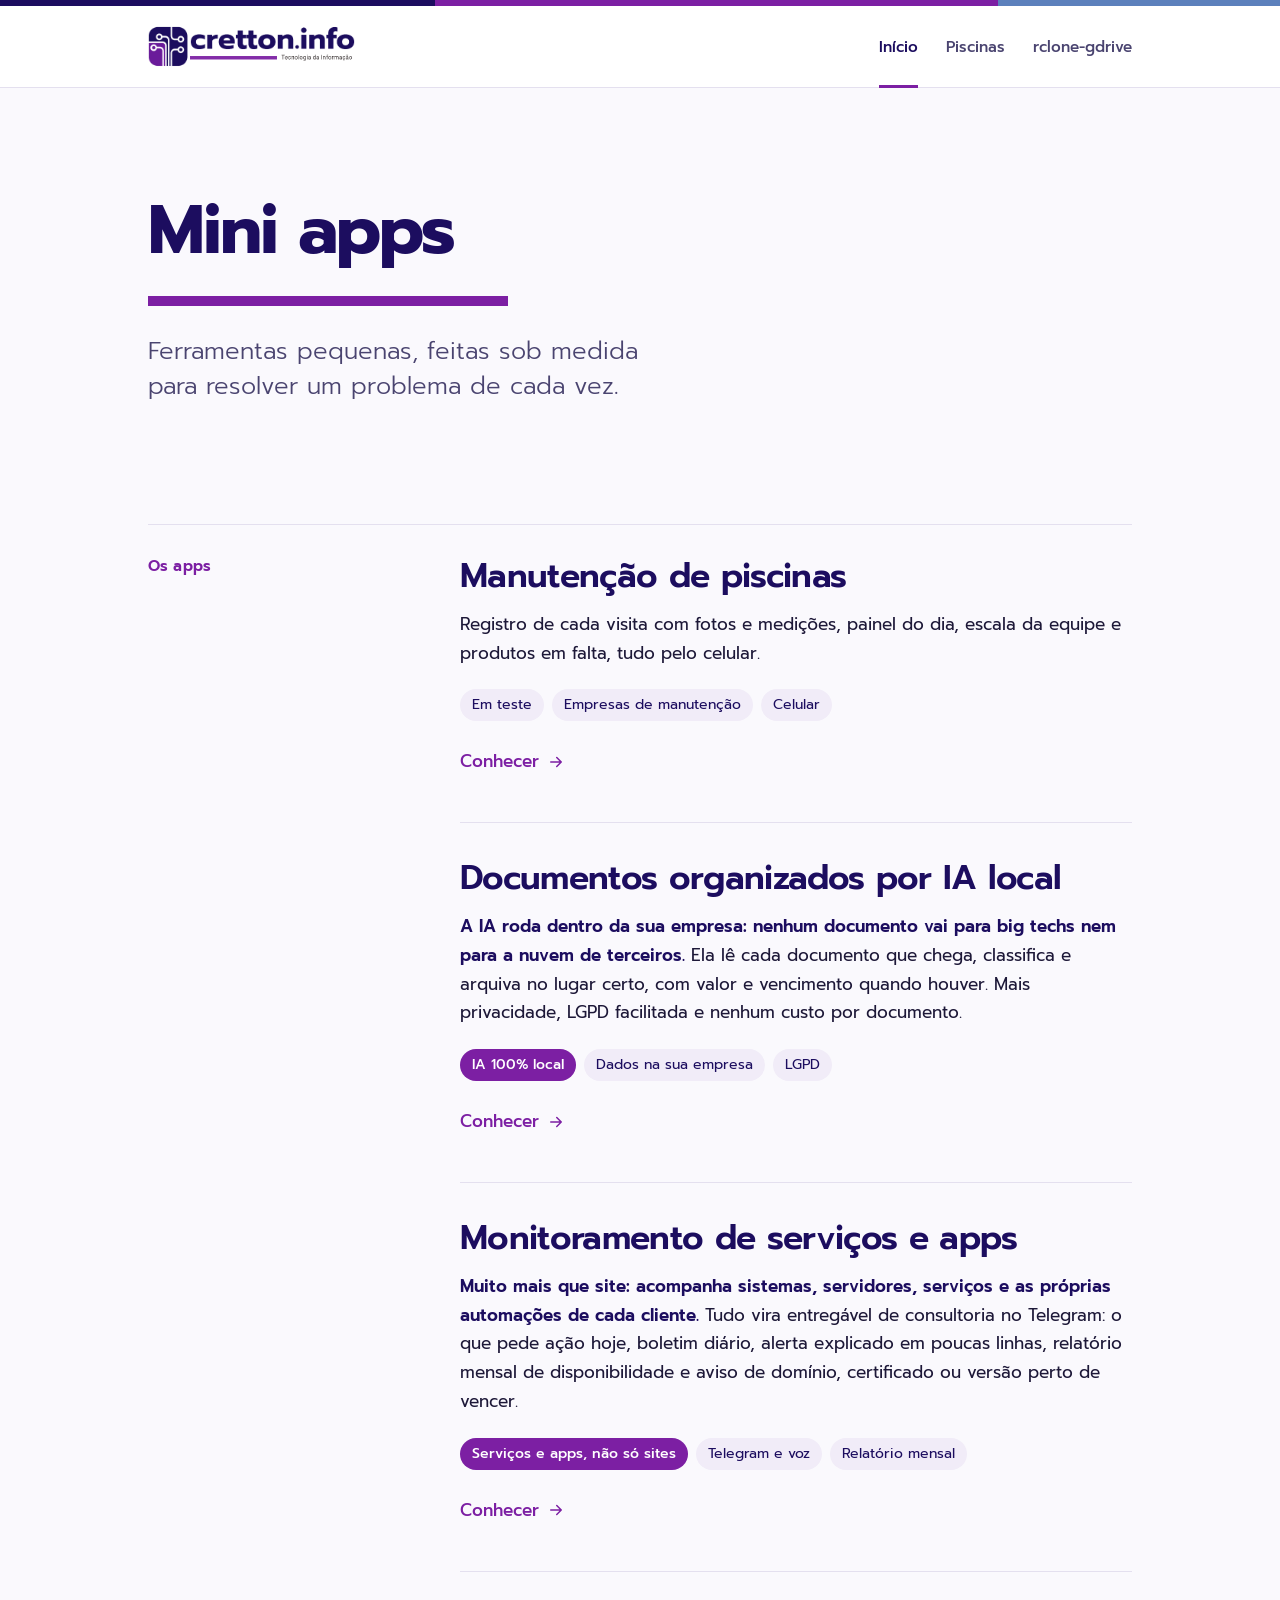
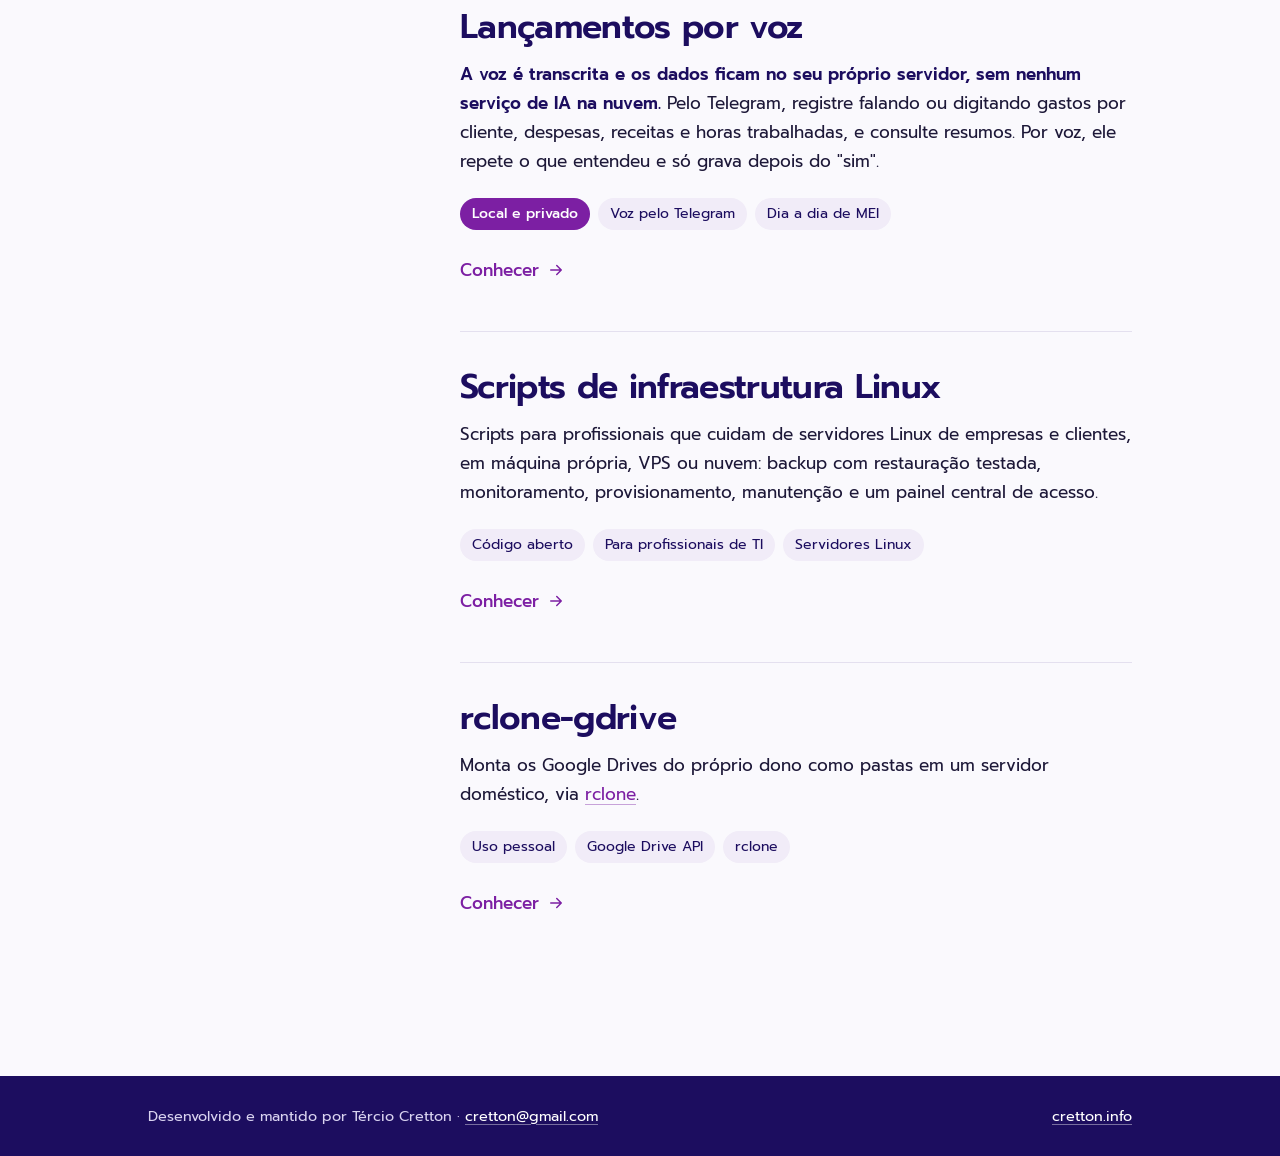
==== commit 90971537: "Diferenciais em destaque: IA local, serviços e apps, privacidade, uso profissional Documentos: IA 10" ====
--- a/index.html
+++ b/index.html
@@ -54,23 +54,23 @@
         </a>
       </article>
       <article class="tool">
-        <h3><a class="tool-link" href="documentos-ia/">Organização de documentos com IA</a></h3>
-        <p>Observa uma pasta, lê cada documento que chega, classifica com uma IA que roda no próprio servidor e arquiva no lugar certo, com valor e vencimento quando houver. Sem API de IA paga e sem mandar documento para a nuvem de terceiros.</p>
+        <h3><a class="tool-link" href="documentos-ia/">Documentos organizados por IA local</a></h3>
+        <p><strong>A IA roda dentro da sua empresa: nenhum documento vai para big techs nem para a nuvem de terceiros.</strong> Ela lê cada documento que chega, classifica e arquiva no lugar certo, com valor e vencimento quando houver. Mais privacidade, LGPD facilitada e nenhum custo por documento.</p>
         <ul class="facts" aria-label="Características">
-          <li>IA local</li>
-          <li>Leitura de documentos</li>
-          <li>Arquivo digital</li>
+          <li class="forte">IA 100% local</li>
+          <li>Dados na sua empresa</li>
+          <li>LGPD</li>
         </ul>
         <a class="more" href="documentos-ia/" aria-hidden="true" tabindex="-1">Conhecer
           <svg viewBox="0 0 24 24" fill="none" stroke="currentColor" stroke-width="2" stroke-linecap="round" stroke-linejoin="round" aria-hidden="true"><path d="M5 12h14M13 6l6 6-6 6"/></svg>
         </a>
       </article>
       <article class="tool">
-        <h3><a class="tool-link" href="monitoramento/">Monitoramento de sites de clientes</a></h3>
-        <p>Um bot no Telegram e automações que transformam o monitoramento dos sites em entregável de consultoria: status por cliente, boletim diário, alerta explicado em poucas linhas, relatório mensal de disponibilidade e aviso de domínio ou certificado perto de vencer.</p>
+        <h3><a class="tool-link" href="monitoramento/">Monitoramento de serviços e apps</a></h3>
+        <p><strong>Muito mais que site: acompanha sistemas, servidores, serviços e as próprias automações de cada cliente.</strong> Tudo vira entregável de consultoria no Telegram: o que pede ação hoje, boletim diário, alerta explicado em poucas linhas, relatório mensal de disponibilidade e aviso de domínio, certificado ou versão perto de vencer.</p>
         <ul class="facts" aria-label="Características">
-          <li>Telegram</li>
-          <li>Comandos por voz</li>
+          <li class="forte">Serviços e apps, não só sites</li>
+          <li>Telegram e voz</li>
           <li>Relatório mensal</li>
         </ul>
         <a class="more" href="monitoramento/" aria-hidden="true" tabindex="-1">Conhecer
@@ -79,10 +79,10 @@
       </article>
       <article class="tool">
         <h3><a class="tool-link" href="lancamentos-voz/">Lançamentos por voz</a></h3>
-        <p>Bot no Telegram para registrar, falando ou digitando, material gasto por cliente, despesas, receitas e horas trabalhadas, e consultar resumos. Por voz, ele repete o que entendeu e só grava depois do "sim". O áudio é transcrito no próprio servidor.</p>
+        <p><strong>A voz é transcrita e os dados ficam no seu próprio servidor, sem nenhum serviço de IA na nuvem.</strong> Pelo Telegram, registre falando ou digitando gastos por cliente, despesas, receitas e horas trabalhadas, e consulte resumos. Por voz, ele repete o que entendeu e só grava depois do "sim".</p>
         <ul class="facts" aria-label="Características">
-          <li>Telegram</li>
-          <li>Voz</li>
+          <li class="forte">Local e privado</li>
+          <li>Voz pelo Telegram</li>
           <li>Dia a dia de MEI</li>
         </ul>
         <a class="more" href="lancamentos-voz/" aria-hidden="true" tabindex="-1">Conhecer
@@ -91,10 +91,10 @@
       </article>
       <article class="tool">
         <h3><a class="tool-link" href="scripts-linux/">Scripts de infraestrutura Linux</a></h3>
-        <p>Scripts para servidores domésticos, VPS e ambientes de clientes: backup com restauração testada, monitoramento, provisionamento, manutenção e um painel central de acesso.</p>
+        <p>Scripts para profissionais que cuidam de servidores Linux de empresas e clientes, em máquina própria, VPS ou nuvem: backup com restauração testada, monitoramento, provisionamento, manutenção e um painel central de acesso.</p>
         <ul class="facts" aria-label="Características">
           <li>Código aberto</li>
-          <li>Shell</li>
+          <li>Para profissionais de TI</li>
           <li>Servidores Linux</li>
         </ul>
         <a class="more" href="scripts-linux/" aria-hidden="true" tabindex="-1">Conhecer
--- a/style.css
+++ b/style.css
@@ -296,3 +296,11 @@
 @media (max-width: 720px) {
   .sys { grid-template-columns: 1fr; gap: 16px; }
 }
+
+/* Diferencial em destaque: etiqueta cheia e quadro "Por que" */
+.facts li.forte { background: var(--purple); color: #fff; font-weight: 500; }
+.tool p strong { color: var(--navy); font-weight: 600; }
+.porque { list-style: none; margin: 0; padding: 24px 28px; display: grid; gap: 18px; background: var(--wash); border-radius: 12px; max-width: var(--measure); }
+.porque li { margin: 0; }
+.porque h3 { margin: 0 0 4px; }
+.porque p { margin: 0; color: var(--ink-soft); }
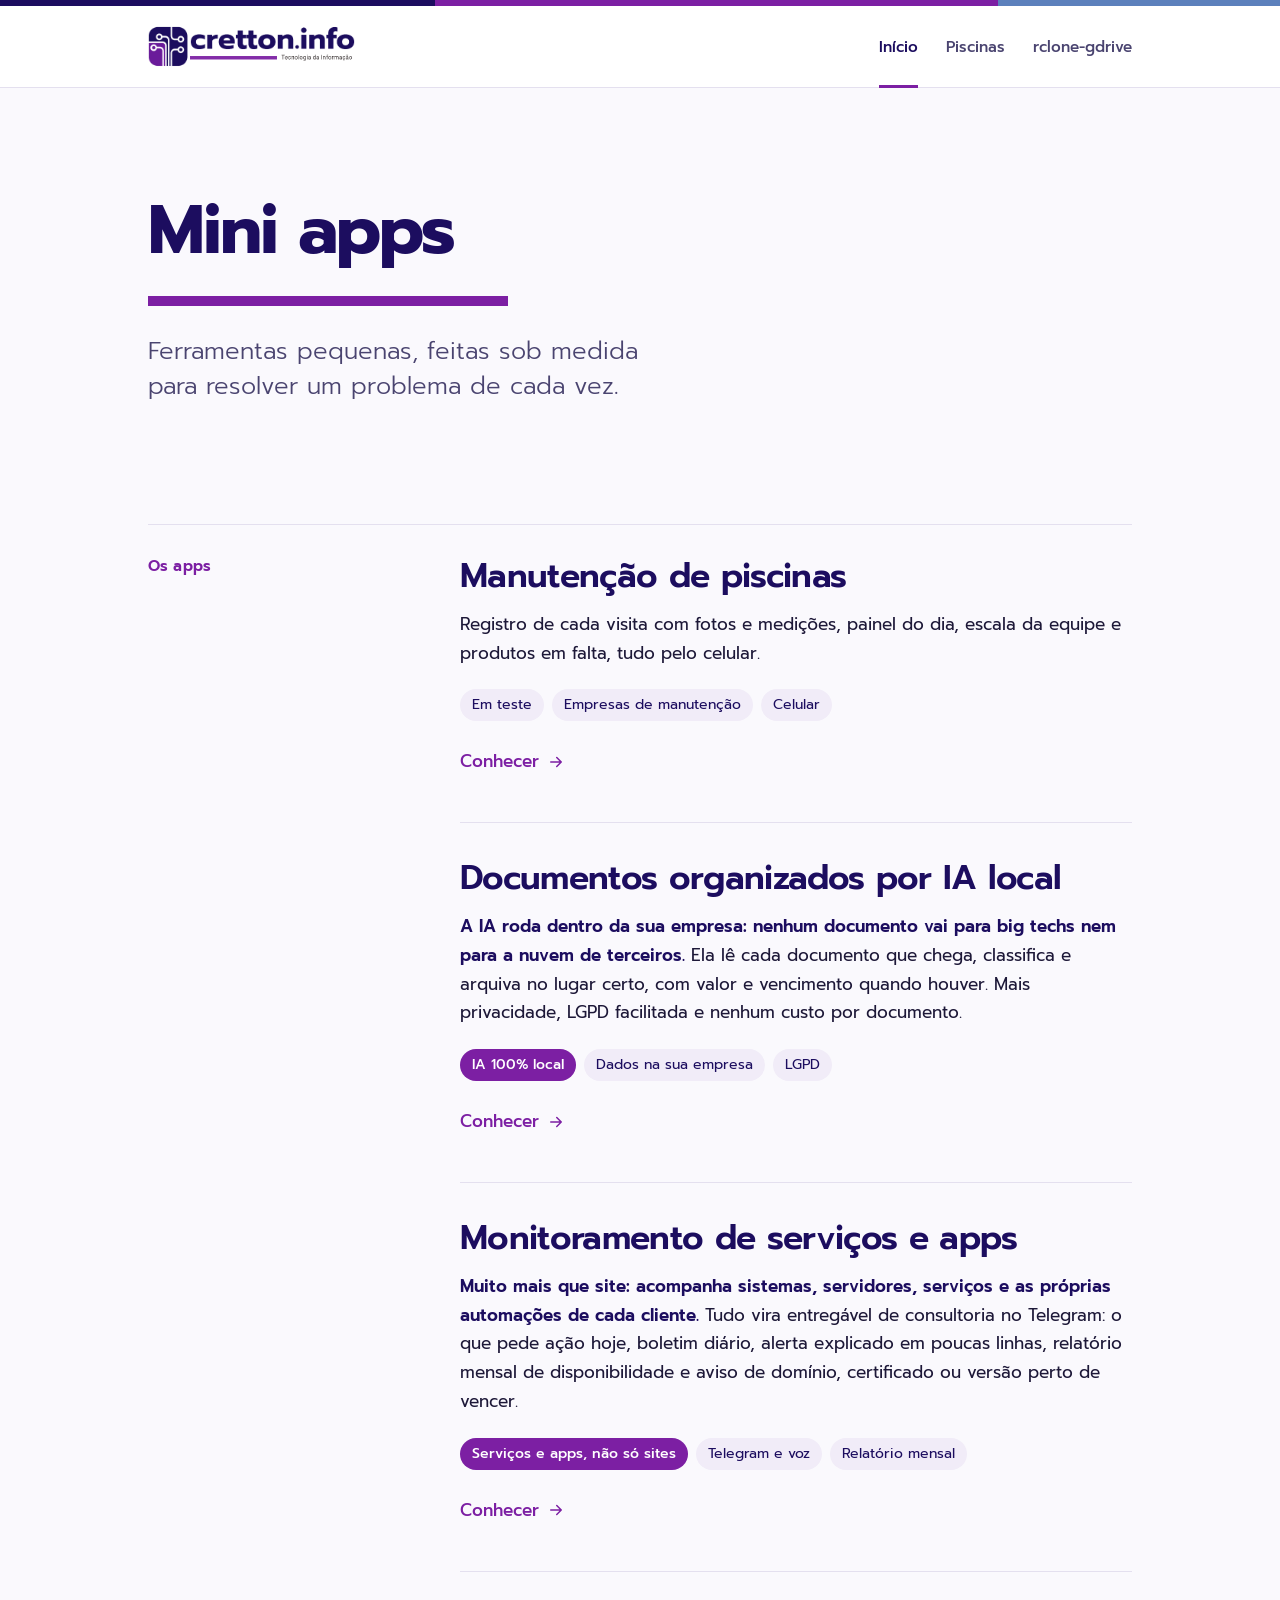
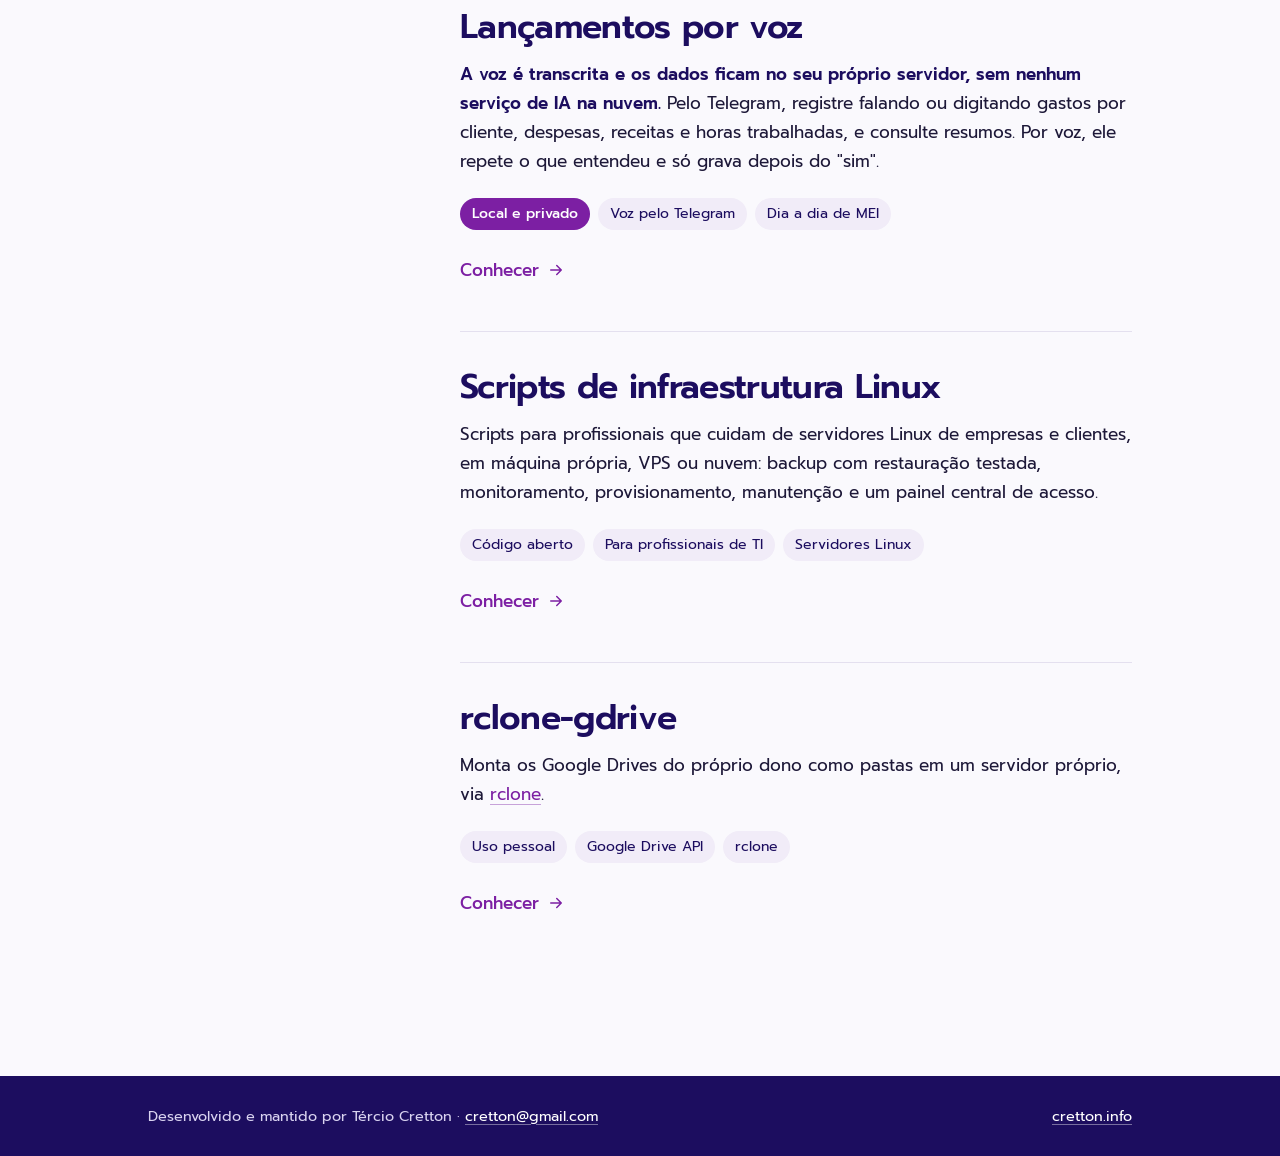
==== commit 7bb07aab: "rclone-gdrive: servidor próprio no lugar de doméstico Apresentação, início e política de privacidade" ====
--- a/index.html
+++ b/index.html
@@ -103,7 +103,7 @@
       </article>
       <article class="tool">
         <h3><a class="tool-link" href="rclone-gdrive/">rclone-gdrive</a></h3>
-        <p>Monta os Google Drives do próprio dono como pastas em um servidor doméstico, via <a href="https://rclone.org">rclone</a>.</p>
+        <p>Monta os Google Drives do próprio dono como pastas em um servidor próprio, via <a href="https://rclone.org">rclone</a>.</p>
         <ul class="facts" aria-label="Características">
           <li>Uso pessoal</li>
           <li>Google Drive API</li>
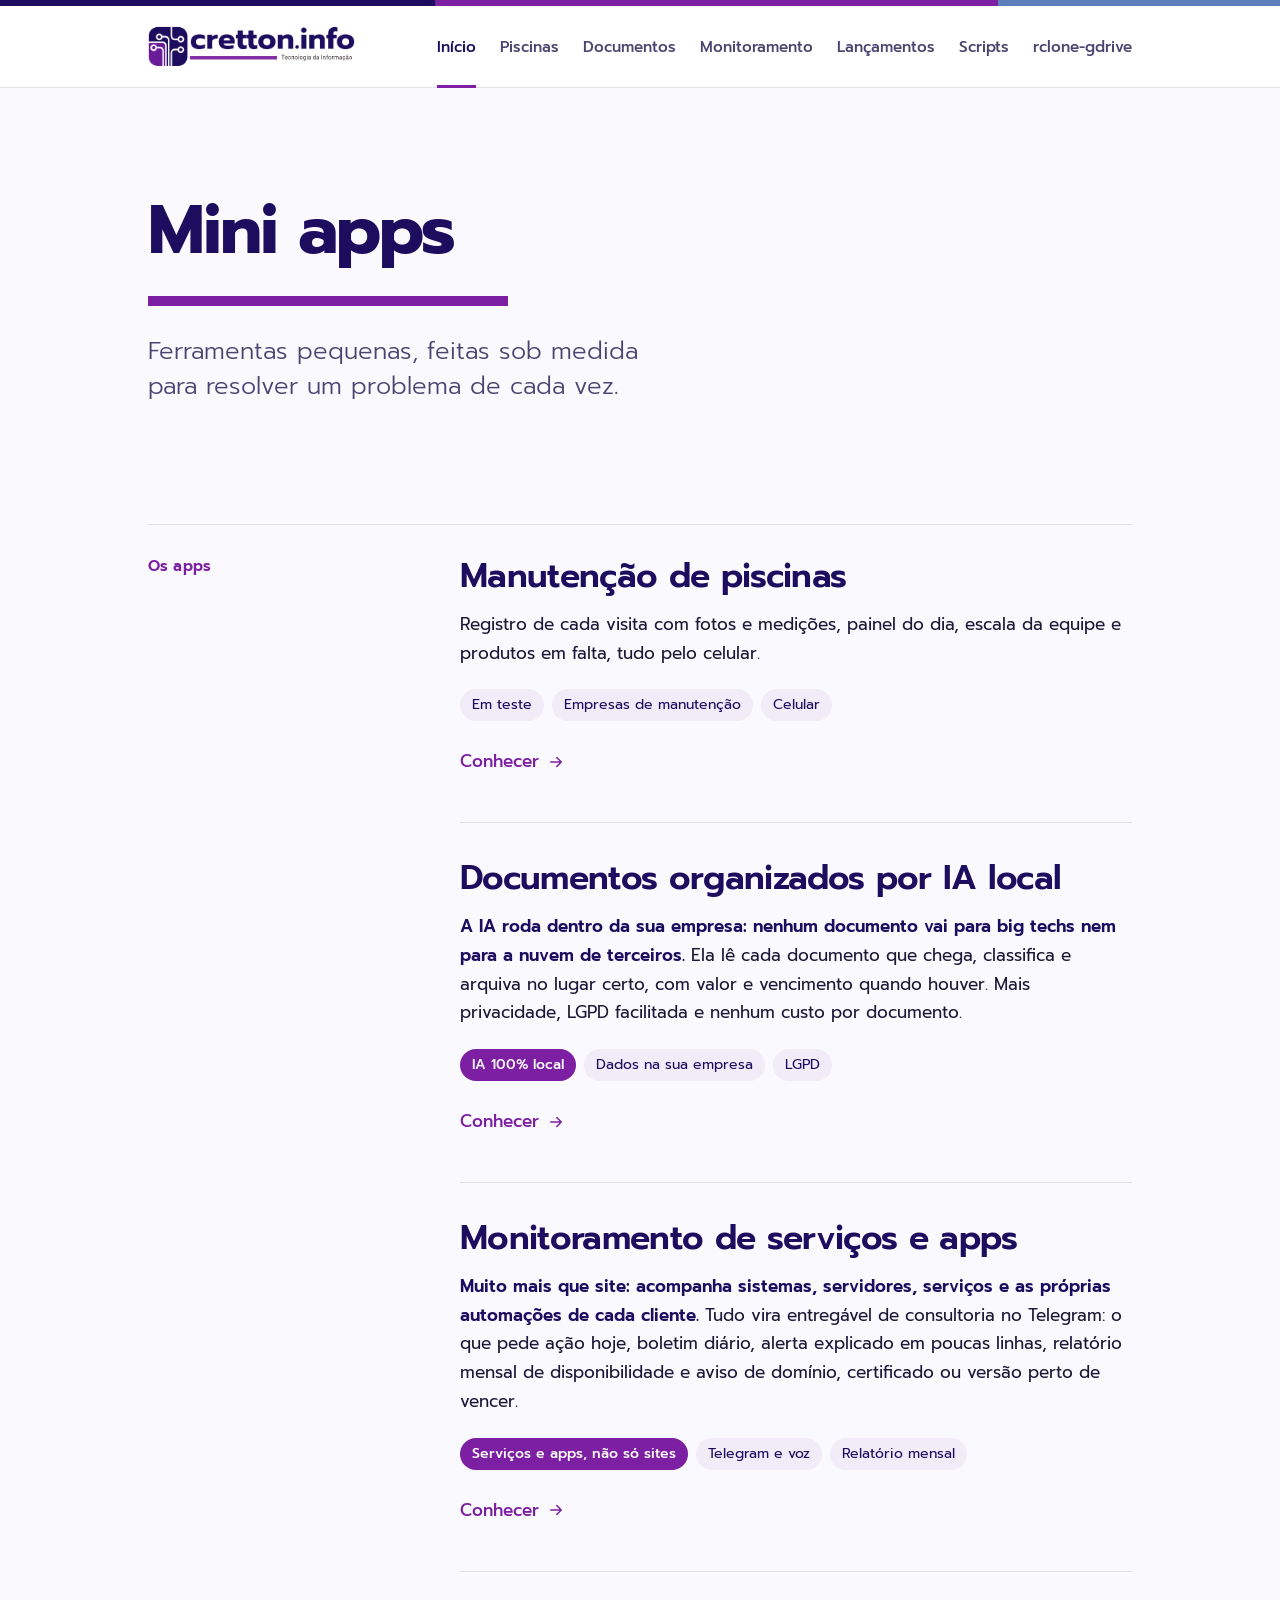
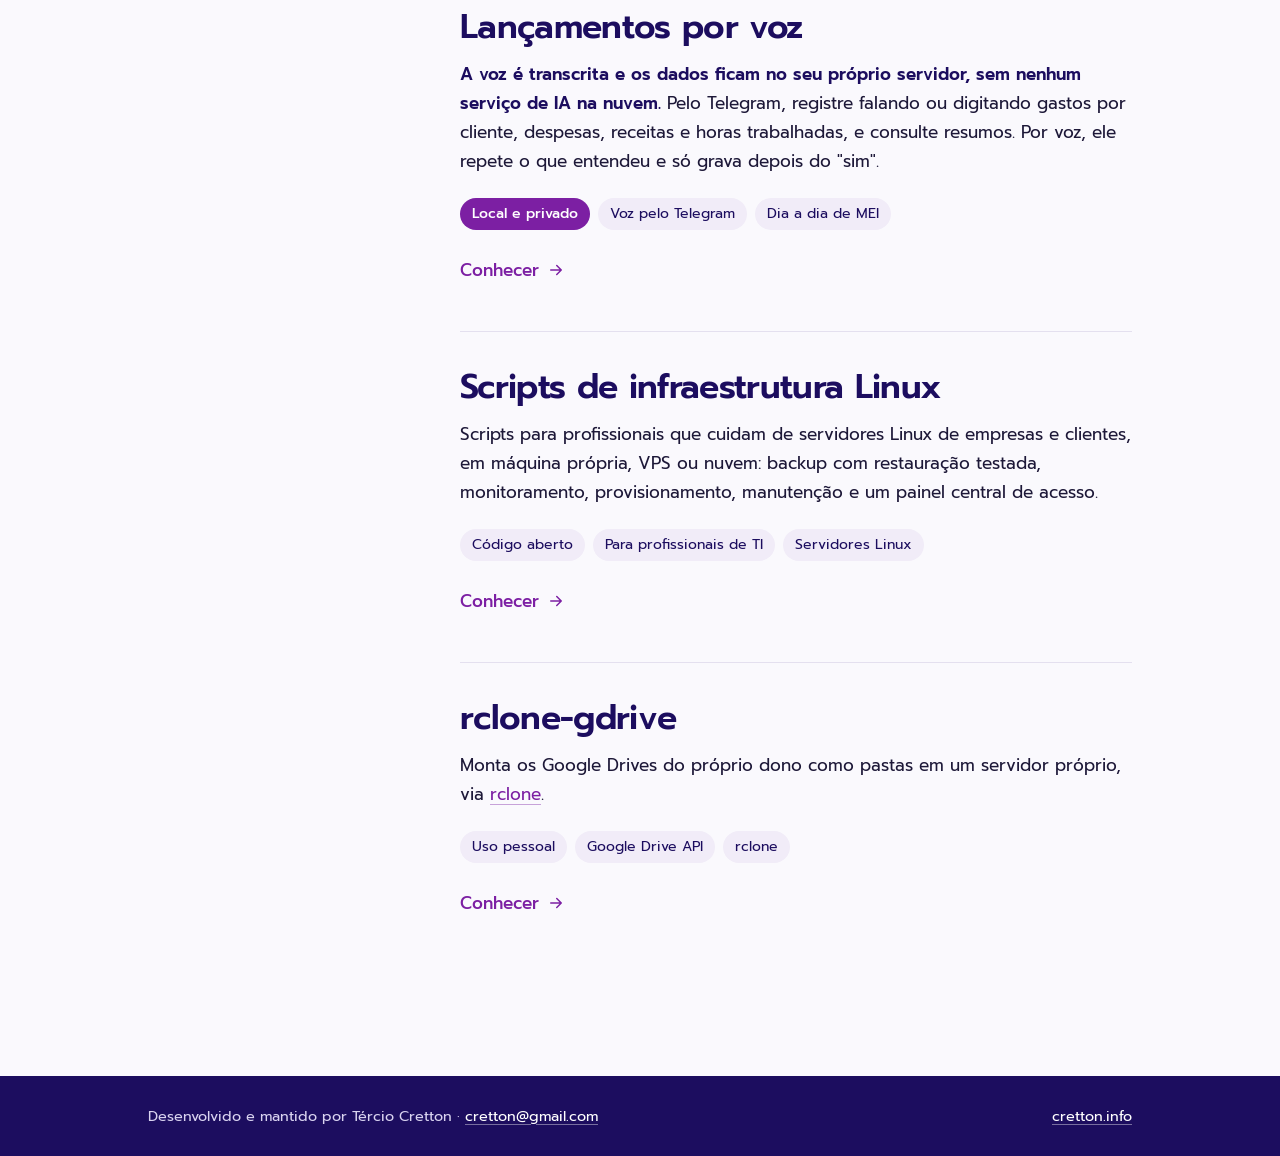
==== commit 9e53d131: "Menu do início com todos os mini apps Sete itens (Início e os seis apps); abaixo de 1024 px o menu v" ====
--- a/index.html
+++ b/index.html
@@ -20,14 +20,18 @@
 <body>
 <a class="skip" href="#conteudo">Pular para o conteúdo</a>
 <div class="brand-rail" aria-hidden="true"></div>
-<header class="masthead">
+<header class="masthead masthead-apps">
   <div class="masthead-inner">
     <a class="logo" href="https://www.cretton.info/" aria-label="cretton.info, Tecnologia da Informação">
       <img src="img/cretton-info-logo.png" alt="cretton.info, Tecnologia da Informação" width="550" height="150">
     </a>
-    <nav aria-label="Mini apps">
+    <nav class="nav-apps" aria-label="Mini apps">
       <a href="./" aria-current="page">Início</a>
       <a href="piscinas/">Piscinas</a>
+      <a href="documentos-ia/">Documentos</a>
+      <a href="monitoramento/">Monitoramento</a>
+      <a href="lancamentos-voz/">Lançamentos</a>
+      <a href="scripts-linux/">Scripts</a>
       <a href="rclone-gdrive/">rclone-gdrive</a>
     </nav>
   </div>
--- a/style.css
+++ b/style.css
@@ -248,7 +248,7 @@
 .tool-list .tool { padding: 0 0 36px; }
 .tool-list .tool + .tool { border-top: 1px solid var(--line); padding-top: 36px; }
 .tool-link { color: var(--navy); text-decoration: none; }
-.tool-link:hover { color: var(--purple); text-decoration: underline; text-decoration-thickness: 2px; }
+.tool-link:hover { color: var(--purple); text-decoration: none; }
 
 /* Apresentação de cada app (piscinas/, rclone-gdrive/) */
 .sys-title { max-width: 16ch; }
@@ -304,3 +304,21 @@
 .porque li { margin: 0; }
 .porque h3 { margin: 0 0 4px; }
 .porque p { margin: 0; color: var(--ink-soft); }
+
+/* Menu do início com todos os apps: no celular vira faixa que rola para o lado */
+.masthead nav.nav-apps { gap: clamp(14px, 2vw, 24px); }
+.nav-apps a { white-space: nowrap; }
+@media (max-width: 1023px) {
+  .masthead-apps .masthead-inner { flex-wrap: wrap; gap: 0 24px; }
+  .masthead-apps .logo { margin: 16px 0 4px; }
+  .masthead nav.nav-apps {
+    flex-basis: 100%;
+    overflow-x: auto; scrollbar-width: none; -webkit-overflow-scrolling: touch;
+    margin: 0 calc(-1 * var(--gutter)); padding: 0 var(--gutter); gap: 20px;
+    scroll-padding: 0 var(--gutter);
+  }
+  .masthead nav.nav-apps::-webkit-scrollbar { display: none; }
+}
+@media (max-width: 720px) {
+  .masthead nav.nav-apps { mask-image: linear-gradient(90deg, #000 85%, transparent); }
+}
